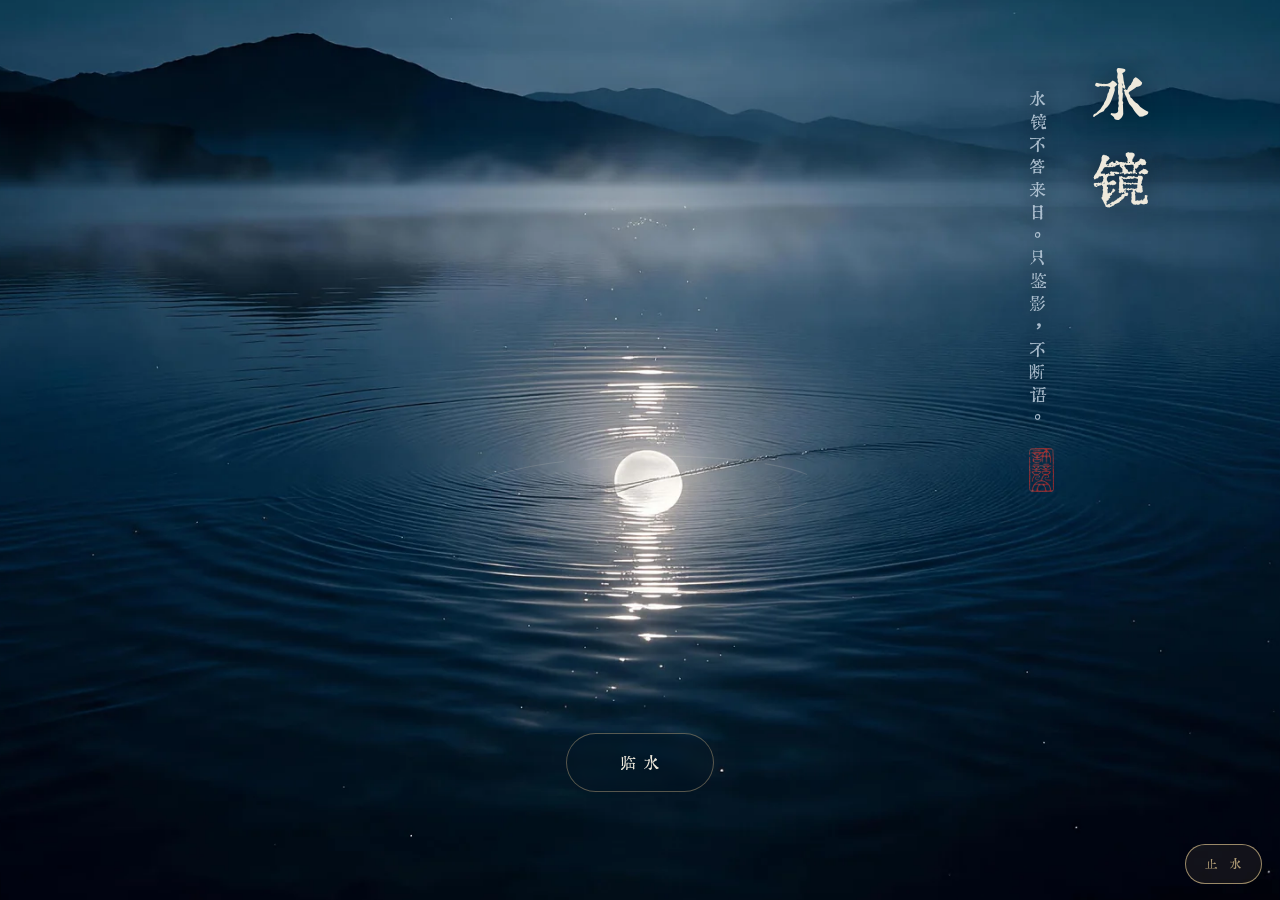
==== index.html @ 8ef84d33 "Add temporary portfolio entrypoint" ====
<!doctype html>
<html lang="zh-CN">
  <head>
    <meta charset="utf-8">
    <meta name="viewport" content="width=device-width, initial-scale=1">
    <title>许竞文 · 作品集</title>
    <meta http-equiv="refresh" content="0; url=./shuijing/index.html">
    <script>
      window.location.replace('./shuijing/index.html');
    </script>
  </head>
  <body>
    <p>正在进入作品集项目……</p>
    <p><a href="./shuijing/index.html">如果页面没有自动跳转，请点击这里。</a></p>
  </body>
</html>
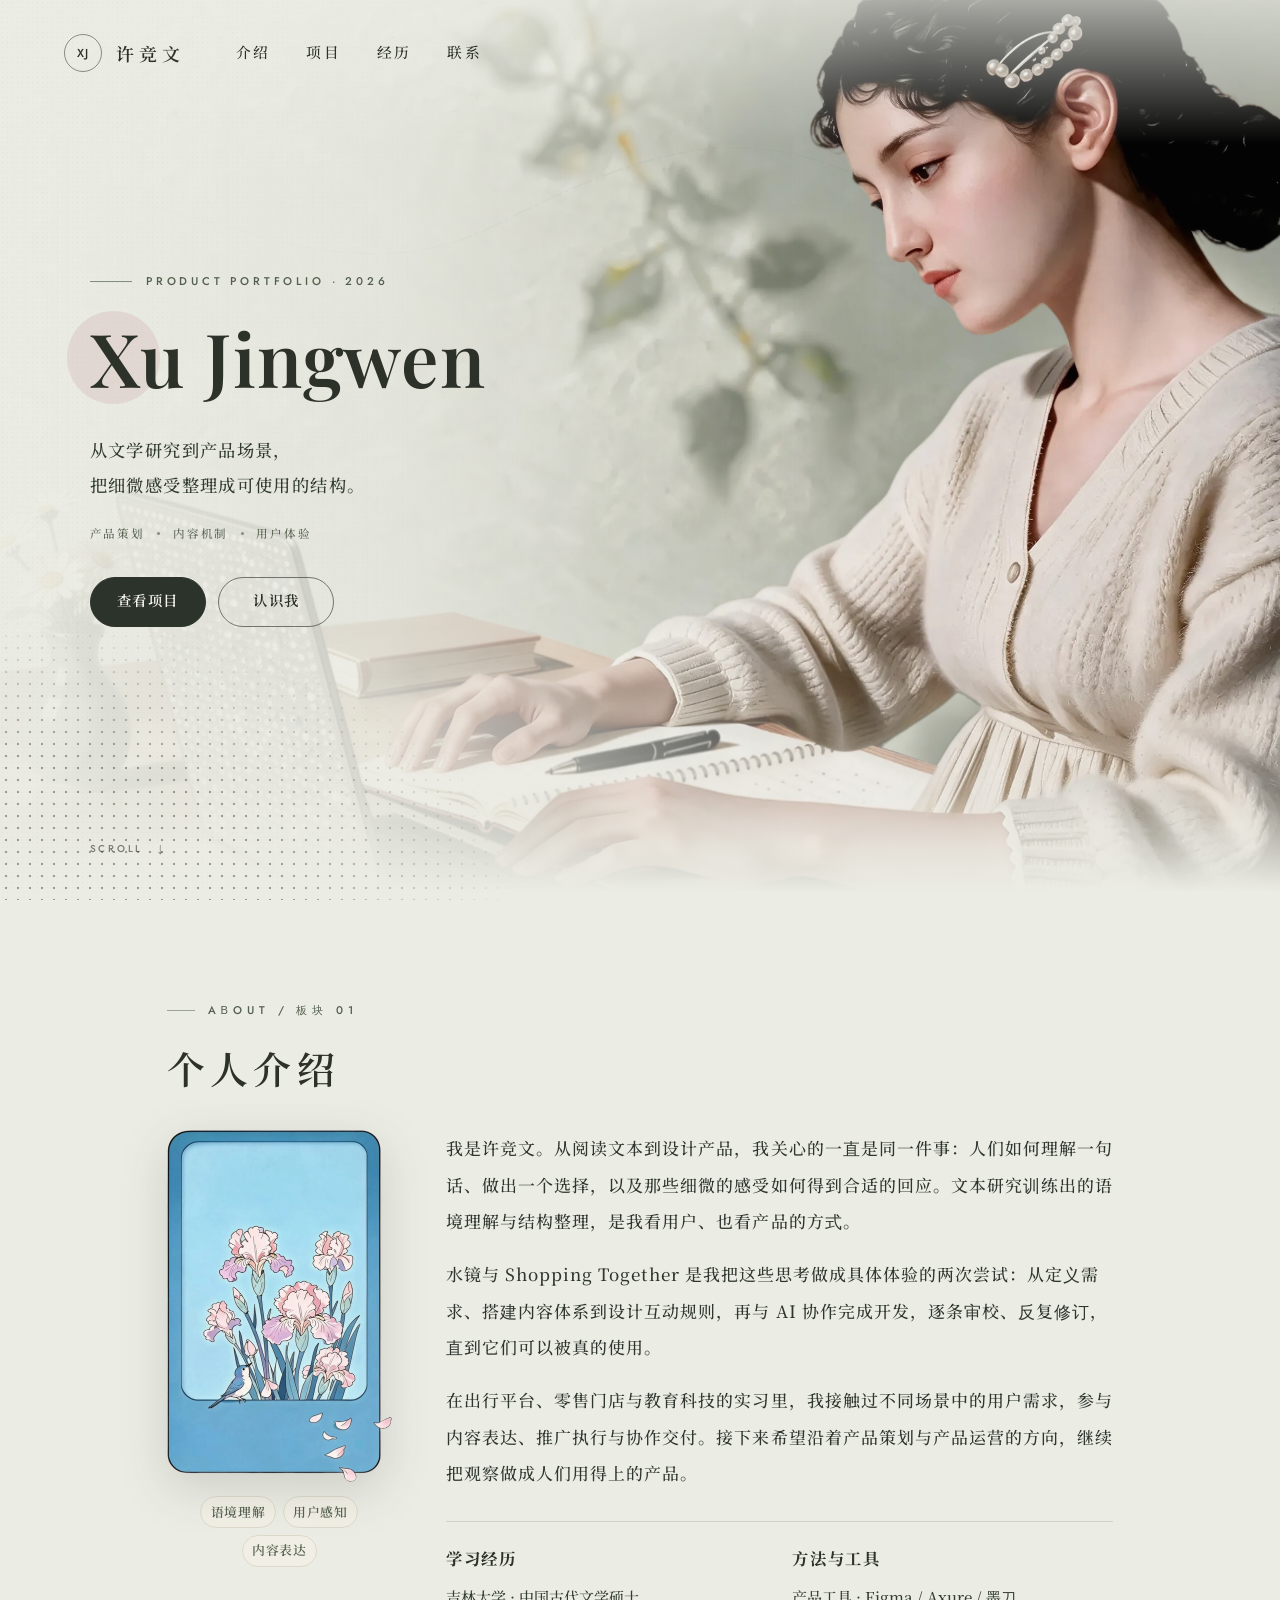
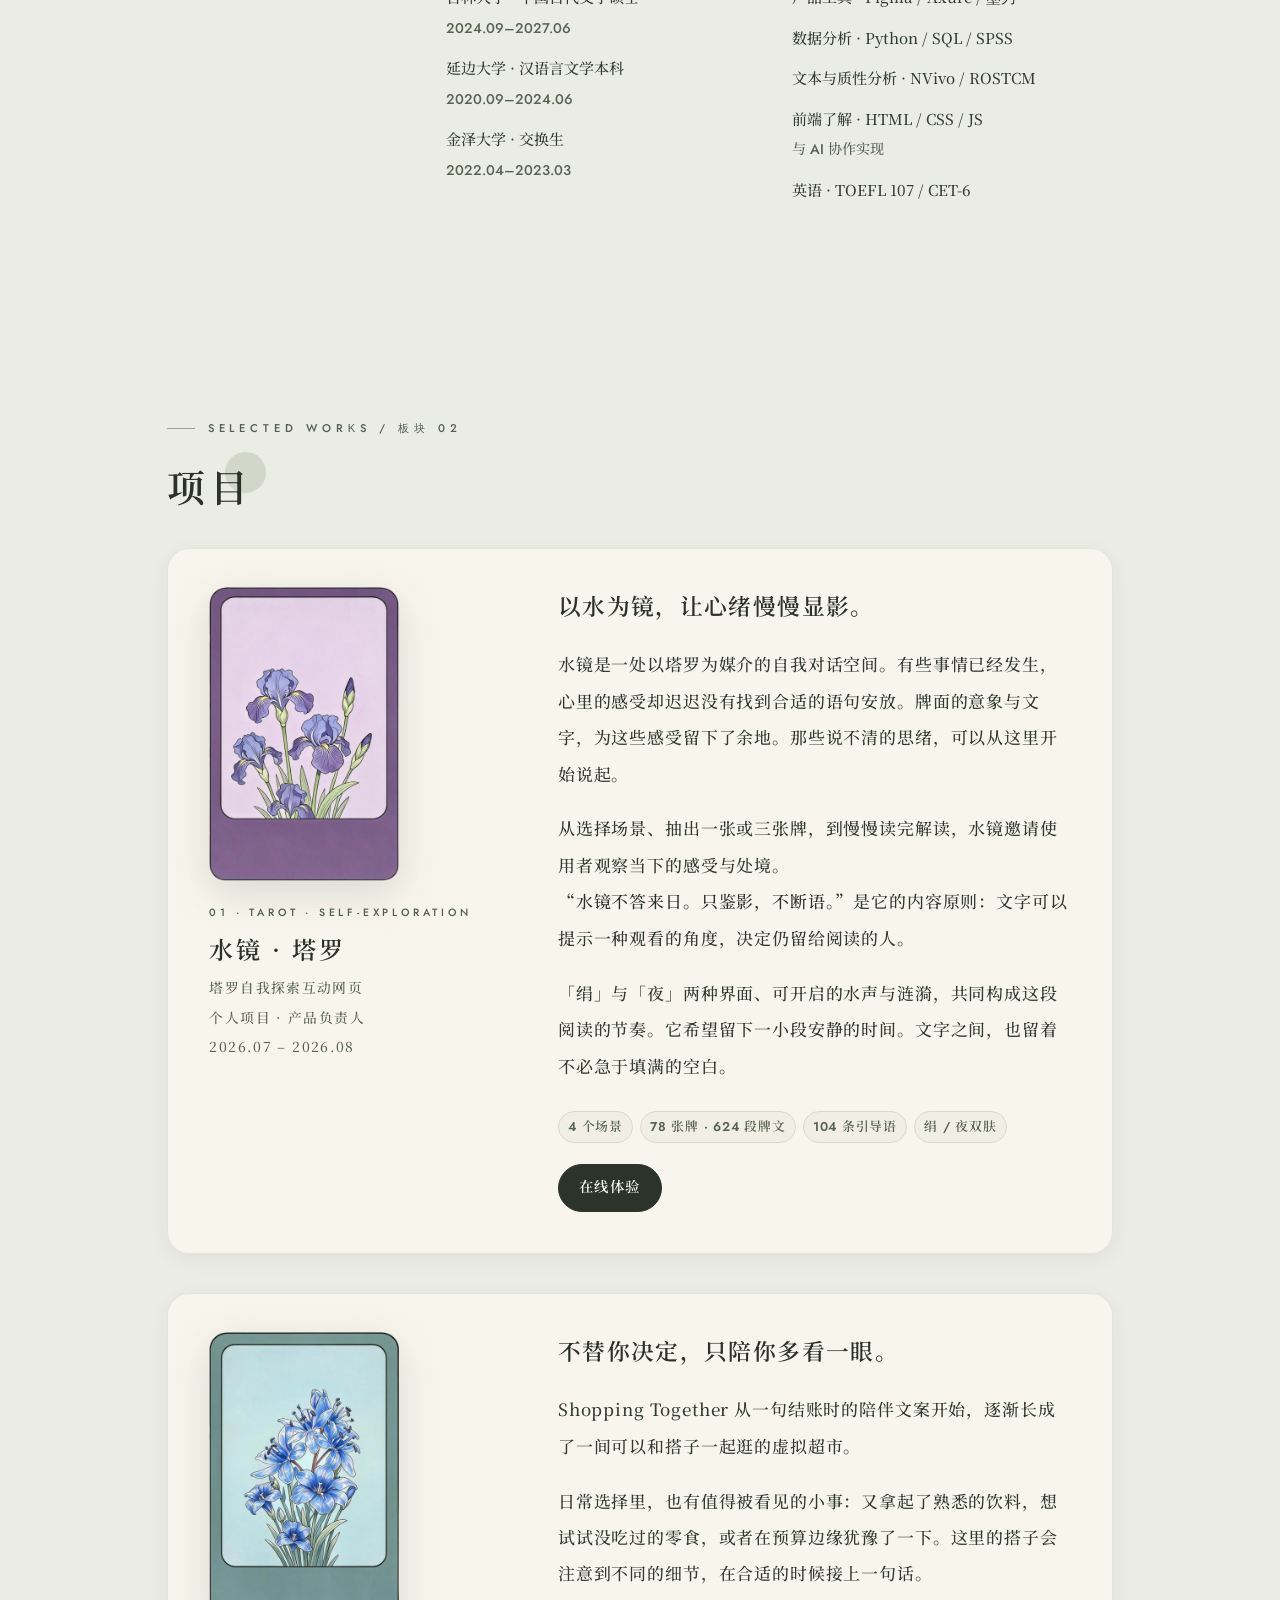
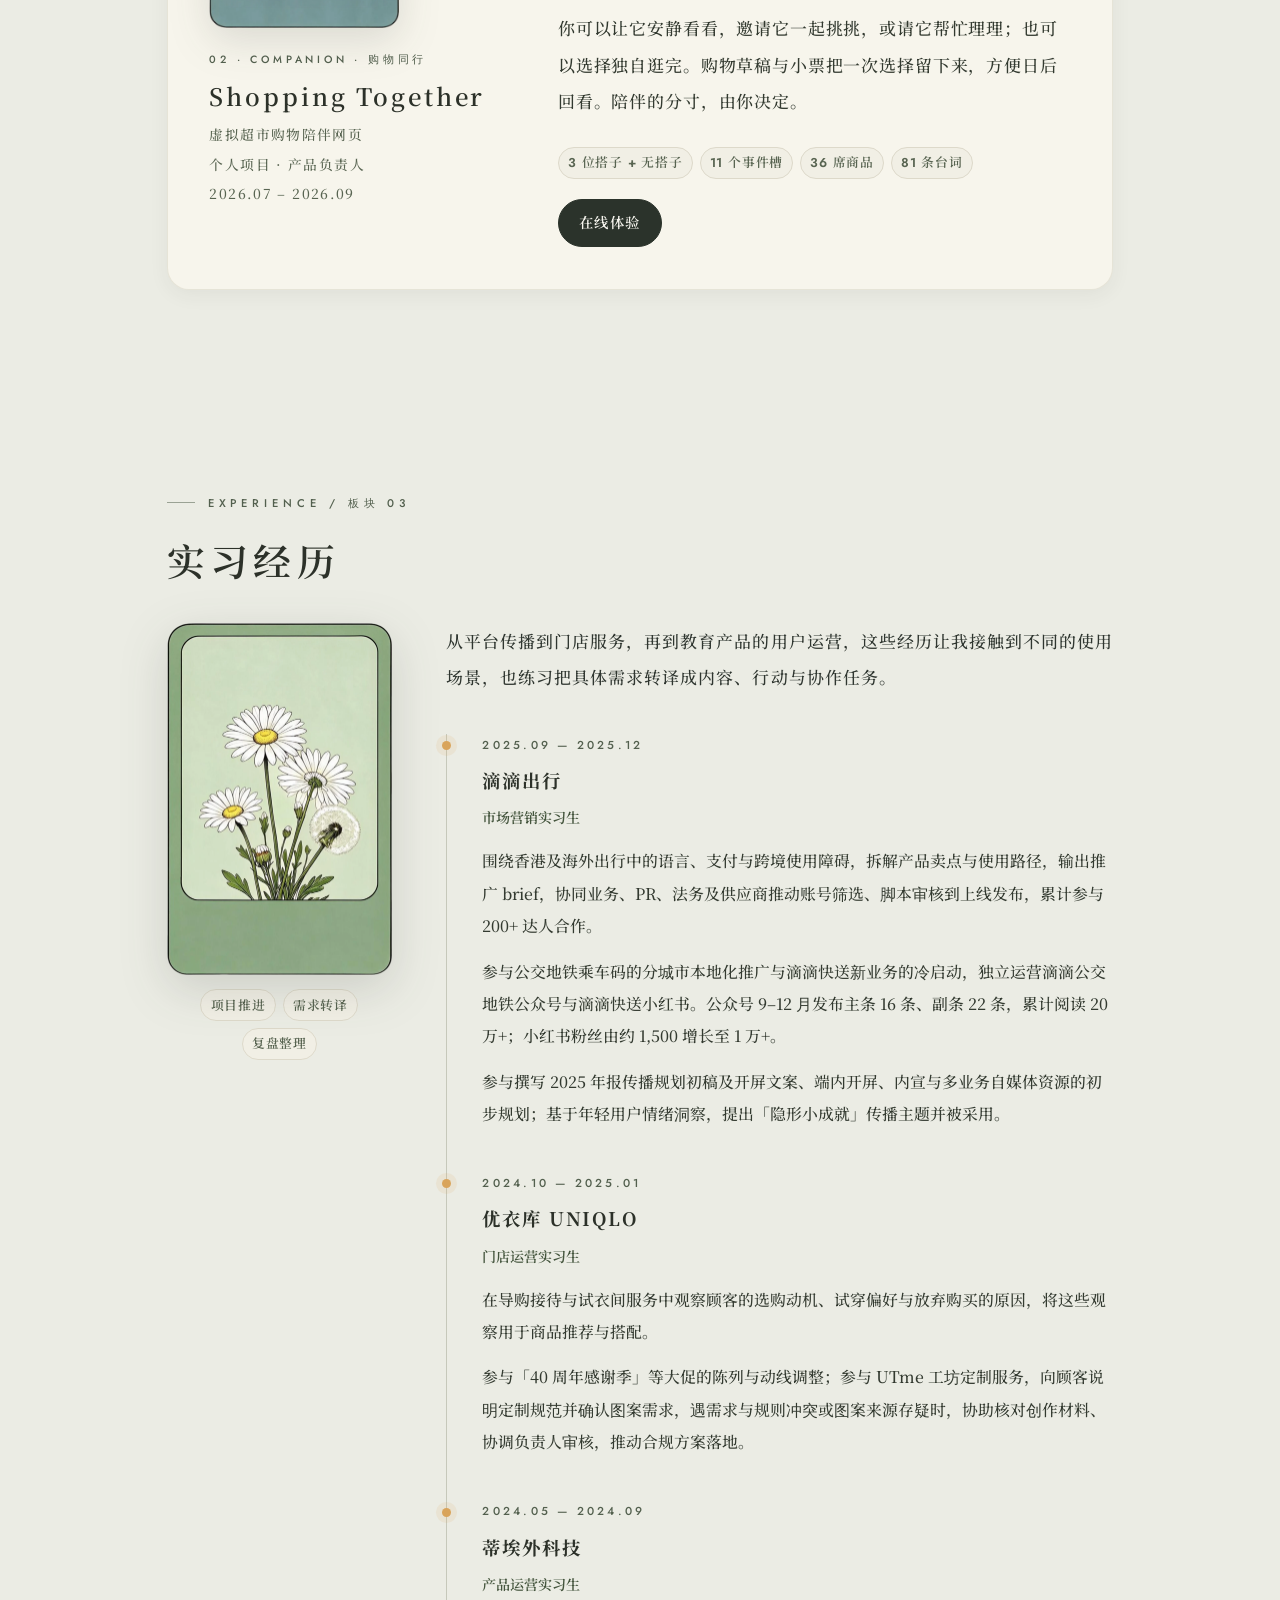
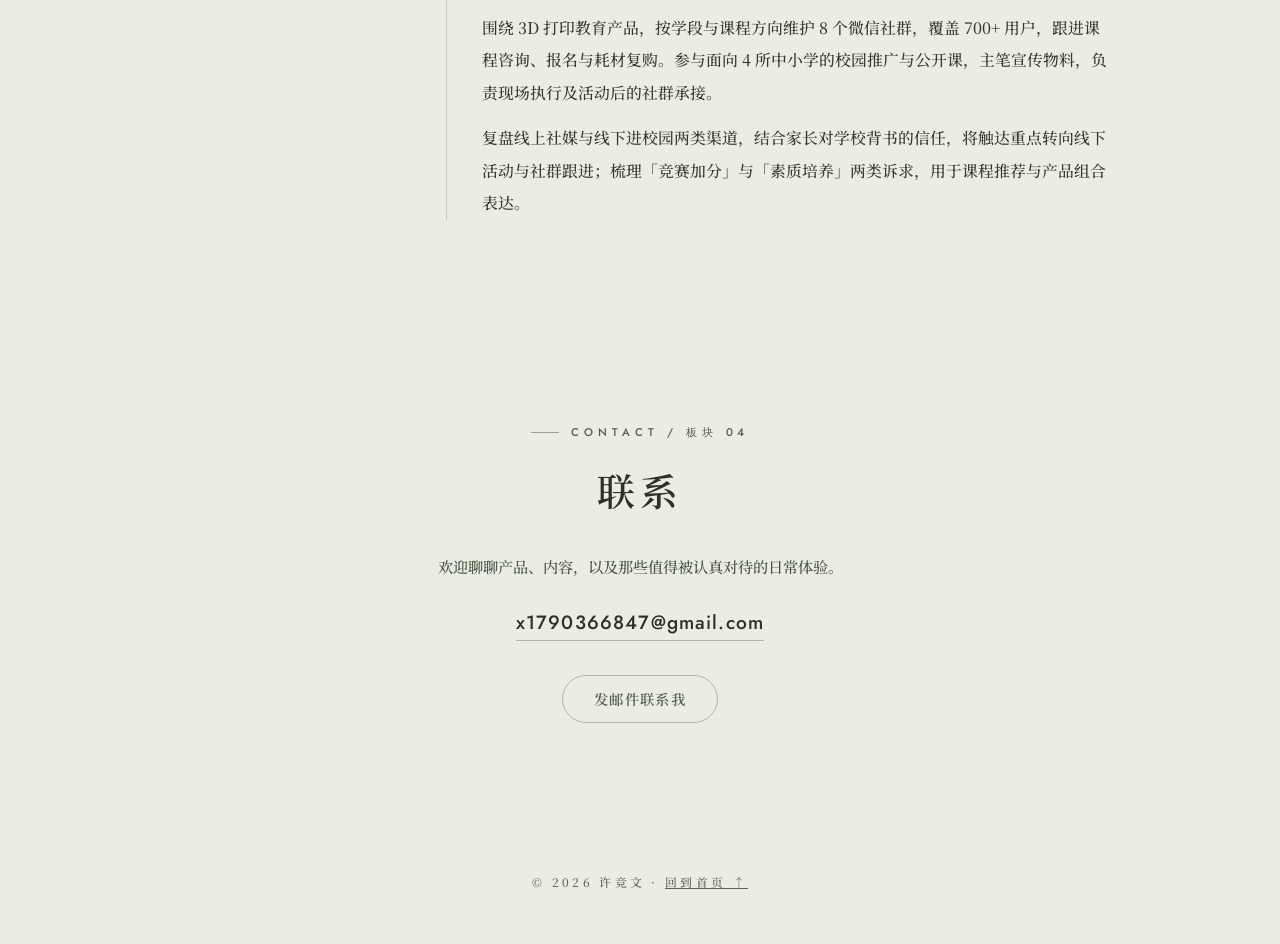
==== commit bb1e8188: "Publish portfolio homepage" ====
--- a/index.html
+++ b/index.html
@@ -1,16 +1,631 @@
-<!doctype html>
+<!DOCTYPE html>
 <html lang="zh-CN">
-  <head>
-    <meta charset="utf-8">
-    <meta name="viewport" content="width=device-width, initial-scale=1">
-    <title>许竞文 · 作品集</title>
-    <meta http-equiv="refresh" content="0; url=./shuijing/index.html">
-    <script>
-      window.location.replace('./shuijing/index.html');
-    </script>
-  </head>
-  <body>
-    <p>正在进入作品集项目……</p>
-    <p><a href="./shuijing/index.html">如果页面没有自动跳转，请点击这里。</a></p>
-  </body>
+<head>
+<meta charset="UTF-8">
+<meta name="viewport" content="width=device-width, initial-scale=1.0">
+<title>许竞文 · 产品作品集</title>
+<meta name="description" content="许竞文的产品作品集：水镜（塔罗自我探索互动网页）与 Shopping Together（虚拟超市购物陪伴网页）。">
+<style>
+@font-face{font-family:"Noto Serif SC";src:url([data-uri]) format("woff2");font-weight:100 900;font-style:normal;font-display:swap;}@font-face{font-family:"Playfair Display";src:url([data-uri]) format("woff2");font-weight:100 900;font-style:normal;font-display:swap;}@font-face{font-family:"Jost";src:url([data-uri]) format("woff2");font-weight:100 900;font-style:normal;font-display:swap;}
+
+
+
+  :root{
+    --bg:#ebece4;
+    --ink:#2c3129; --ink-soft:rgba(44,49,41,.62);
+    --line:rgba(44,49,41,.13);
+    --soft:#7c8377;
+    --card:#f7f5ec; --card-line:#ddd9ca; --chip-bg:#f1efe5;
+    --sage:#8d9a7b; --straw:#c8b985; --rose:#d3b4b2; --warm:#d9a45b;
+    --deep:#2b332b; --deep-ink:#f5f4ed;
+  }
+  *{ margin:0; padding:0; box-sizing:border-box; }
+  html{ scroll-behavior:smooth; }
+  body{
+    font-family:"Noto Serif SC","Songti SC",serif;
+    background:var(--bg); color:var(--ink); overflow-x:hidden;
+  }
+
+  /* ---------- 首屏 ---------- */
+  .hero{
+    position:relative; height:100svh; min-height:680px;
+    background:#e7e9e1; overflow:hidden; isolation:isolate;
+  }
+  .hero-media{ position:absolute; inset:0; z-index:0; }
+  .hero-media img{
+    width:100%; height:100%; display:block; object-fit:cover;
+    object-position:74% 24%;
+    filter:saturate(.94) contrast(.98);
+  }
+  /* 压光层：左侧垫文字，顶部垫导航，左下垫按钮，底部融入正文底色 */
+  .hero-wash{ position:absolute; inset:0; z-index:1; pointer-events:none; }
+  .hero-wash::before{
+    content:""; position:absolute; inset:0;
+    background:
+      linear-gradient(90deg, rgba(235,236,228,.96) 0%, rgba(235,236,228,.82) 30%,
+        rgba(235,236,228,.5) 46%, rgba(235,236,228,.16) 60%, rgba(235,236,228,0) 72%),
+      linear-gradient(180deg, rgba(235,236,228,.72) 0%, rgba(235,236,228,0) 16%),
+      linear-gradient(0deg, rgba(235,236,228,.6) 0%, rgba(235,236,228,0) 30%);
+  }
+  .hero-wash::after{
+    content:""; position:absolute; left:0; right:0; bottom:-1px; height:12vh;
+    background:linear-gradient(180deg, rgba(235,236,228,0), var(--bg) 92%);
+  }
+  .hero-grain{
+    position:absolute; inset:0; z-index:2; pointer-events:none; opacity:.14;
+    background-image:radial-gradient(rgba(34,42,35,.3) .55px,transparent .7px);
+    background-size:5px 5px;
+    mask-image:linear-gradient(90deg,#000,transparent 48%);
+    -webkit-mask-image:linear-gradient(90deg,#000,transparent 48%);
+  }
+  /* Contra 式网点：左下角一片渐隐的半调纹理 */
+  .hero-dots{
+    position:absolute; z-index:2; left:0; bottom:0; pointer-events:none;
+    width:min(46vw,560px); height:38vh; opacity:.75;
+    background-image:radial-gradient(rgba(88,98,86,.75) 1.25px, transparent 1.6px);
+    background-size:12px 12px;
+    mask-image:radial-gradient(125% 115% at 4% 98%, #000 0 36%, transparent 72%);
+    -webkit-mask-image:radial-gradient(125% 115% at 4% 98%, #000 0 36%, transparent 72%);
+  }
+
+  .hero-topbar{
+    position:absolute; z-index:5; top:0; left:0; right:0;
+    display:flex; align-items:center; justify-content:flex-start; gap:3.2rem;
+    padding:2.1rem 5vw 0;
+    animation:enter .9s cubic-bezier(.2,.7,.2,1) both .06s;
+  }
+  .hero-brand{
+    display:flex; align-items:center; gap:.9rem; color:inherit; text-decoration:none;
+    font-family:"Jost",sans-serif;
+  }
+  .hero-brand .mark{
+    width:38px; height:38px; display:grid; place-items:center;
+    border:1px solid rgba(44,49,41,.5); border-radius:50%;
+    font-size:.72rem; letter-spacing:.06em;
+  }
+  .hero-brand .brand-name{
+    font-family:"Noto Serif SC","Songti SC",serif;
+    font-size:1.12rem; font-weight:600; letter-spacing:.26em;
+  }
+  .hero-topbar nav{ display:flex; gap:2.2rem; }
+  .hero-topbar nav a{
+    color:var(--ink); text-decoration:none; position:relative;
+    font-family:"Jost","Noto Serif SC",sans-serif;
+    font-size:.92rem; letter-spacing:.18em; padding:.3rem 0;
+  }
+  .hero-topbar nav a::after{
+    content:""; position:absolute; left:0; bottom:0; width:0; height:1px;
+    background:currentColor; transition:width .3s cubic-bezier(.2,.7,.2,1);
+  }
+  .hero-topbar nav a:hover::after,.hero-topbar nav a:focus-visible::after{ width:100%; }
+
+  .hero-copy{
+    position:absolute; z-index:4; left:7vw; top:50%; width:min(46vw,640px);
+    transform:translateY(-50%);
+  }
+  .hero-kicker{
+    display:flex; align-items:center; gap:.9rem; margin-bottom:1.9rem;
+    font-family:"Jost",sans-serif; font-size:.7rem; font-weight:500;
+    letter-spacing:.34em; color:var(--soft);
+    animation:enter .9s cubic-bezier(.2,.7,.2,1) both .18s;
+  }
+  .hero-kicker::before{ content:""; width:42px; height:1px; background:#828b7f; }
+  .hero-copy h1{
+    display:flex; flex-direction:column;
+    color:var(--ink); font-weight:400; line-height:1;
+    animation:enter 1s cubic-bezier(.2,.7,.2,1) both .28s;
+  }
+  /* 名字定稿（2026-08-17 滢滢核准）：英文 Playfair 做大标题，中文身份由左上圆标承担 */
+  .hero-copy h1 .en{
+    display:block; font-family:"Playfair Display",serif; font-weight:500;
+    font-size:clamp(3.2rem,5.8vw,5.4rem); letter-spacing:.02em; line-height:1.06;
+    color:var(--ink);
+  }
+  .hero-statement{
+    margin-top:2.2rem; font-size:clamp(1rem,1.35vw,1.22rem); line-height:2;
+    letter-spacing:.08em; color:#3d4339;
+    animation:enter .9s cubic-bezier(.2,.7,.2,1) both .4s;
+  }
+  .hero-fields{
+    display:flex; align-items:center; gap:.78rem; flex-wrap:wrap; margin-top:1.4rem;
+    font-family:"Jost","Noto Serif SC",sans-serif; font-size:.72rem;
+    letter-spacing:.16em; color:var(--soft);
+    animation:enter .9s cubic-bezier(.2,.7,.2,1) both .5s;
+  }
+  .hero-fields i{ width:3px; height:3px; border-radius:50%; background:#828b7f; }
+  .hero-actions{
+    display:flex; gap:.8rem; margin-top:2.2rem;
+    animation:enter .9s cubic-bezier(.2,.7,.2,1) both .6s;
+  }
+  .hero-actions a{
+    min-width:116px; padding:.78rem 1.3rem; border:1px solid rgba(44,49,41,.62);
+    border-radius:999px; text-align:center; text-decoration:none; color:var(--ink);
+    font-family:"Jost","Noto Serif SC",sans-serif; font-size:.76rem; letter-spacing:.16em;
+    transition:transform .25s ease, background .25s ease, color .25s ease;
+  }
+  .hero-actions .primary{ background:var(--deep); border-color:var(--deep); color:var(--deep-ink); }
+  .hero-actions a:hover{ transform:translateY(-2px); }
+  .hero-actions .secondary:hover{ background:rgba(247,245,236,.6); }
+
+  .scroll-cue{
+    position:absolute; z-index:4; left:7vw; bottom:4.5vh;
+    display:flex; align-items:center; gap:.8rem; text-decoration:none;
+    color:rgba(44,49,41,.6); font-family:"Jost",sans-serif;
+    font-size:.62rem; letter-spacing:.28em;
+    animation:enter .9s ease both .76s;
+  }
+  .scroll-cue i{ font-style:normal; font-size:1rem; animation:bob 2.2s ease-in-out infinite; }
+
+  @keyframes enter{ from{ opacity:0; transform:translateY(16px); } to{ opacity:1; transform:none; } }
+  @keyframes bob{ 0%,100%{ transform:translateY(0); } 50%{ transform:translateY(5px); } }
+
+  /* ---------- 正文 ---------- */
+  main{ position:relative; z-index:5; background:var(--bg); }
+  section{ max-width:1100px; margin:0 auto; padding:8.5rem 6vw; }
+  .sec-eyebrow{
+    display:flex; align-items:center; gap:.8rem;
+    font-family:"Jost",sans-serif; font-weight:500; font-size:.7rem;
+    letter-spacing:.44em; color:var(--soft); text-transform:uppercase; margin-bottom:1.35rem;
+  }
+  .sec-eyebrow::before{ content:""; width:28px; height:1px; background:#9aa294; }
+  h2{ font-weight:600; font-size:clamp(1.85rem,4.2vmin,2.6rem); letter-spacing:.14em; margin-bottom:2.6rem; }
+  .lede{ font-size:1.02rem; line-height:2.15; letter-spacing:.06em; max-width:42em; }
+  .lede .todo{ color:var(--soft); font-size:.85em; }
+
+  .split{ display:grid; grid-template-columns:minmax(210px,290px) 1fr; gap:3.2rem; align-items:start; }
+  .sec-card{ margin:0; }
+  .sec-card img{ display:block; width:100%; height:auto;
+    filter:drop-shadow(0 14px 24px rgba(44,52,46,.16));
+    transition:transform .6s cubic-bezier(.2,.7,.2,1), filter .6s; }
+  .sec-card:hover img{ transform:translateY(-6px) rotate(-.4deg); filter:drop-shadow(0 22px 34px rgba(44,52,46,.2)); }
+  .chips{ margin-top:1.1rem; display:flex; flex-wrap:wrap; gap:.42rem; justify-content:center; }
+  .chips span{ font-family:"Jost","Noto Serif SC",sans-serif; font-size:.64rem; letter-spacing:.08em;
+    color:var(--soft); background:var(--chip-bg); border:1px solid var(--card-line);
+    border-radius:999px; padding:.34em .72em; }
+
+  .project-grid{ display:grid; grid-template-columns:repeat(2,minmax(260px,1fr)); gap:2rem; }
+  .project-card{
+    display:grid; grid-template-columns:minmax(160px,.82fr) minmax(220px,1fr); gap:1.4rem; align-items:center;
+    background:var(--card); border:1px solid rgba(221,217,202,.6); border-radius:20px; padding:1.2rem;
+    box-shadow:0 5px 20px rgba(48,55,49,.07);
+    transition:transform .35s cubic-bezier(.2,.7,.2,1), box-shadow .35s;
+  }
+  .project-card:hover{ transform:translateY(-6px); box-shadow:0 14px 30px rgba(48,55,49,.13); }
+  .project-card .cover img{ width:100%; height:auto; display:block; filter:drop-shadow(0 10px 18px rgba(44,52,46,.14)); }
+  .project-card .body{ padding:.4rem .4rem .4rem 0; }
+  .project-card .eyebrow{ font-family:"Jost",sans-serif; font-size:.66rem; letter-spacing:.36em; color:var(--soft); text-transform:uppercase; }
+  .project-card h3{ font-size:1.35rem; letter-spacing:.12em; margin:.8rem 0 .7rem; }
+  .project-card p{ font-size:.9rem; line-height:1.95; color:#5d635a; }
+  .project-card .tag{
+    display:inline-block; margin-top:1rem; font-size:.70rem; letter-spacing:.18em;
+    border:1px solid #c3c0b1; border-radius:999px; padding:.34em .9em; color:var(--soft);
+  }
+
+  .timeline{ border-left:1px solid #c6c8ba; padding-left:2.2rem; margin-top:2.4rem; }
+  .titem{ position:relative; padding-bottom:3rem; }
+  .titem::before{ content:""; position:absolute; left:calc(-2.2rem - 5px); top:.45em;
+    width:9px; height:9px; border-radius:50%; background:var(--warm); box-shadow:0 0 0 6px rgba(217,164,91,.12); }
+  .titem .when{ font-family:"Jost",sans-serif; font-size:.72rem; letter-spacing:.28em; color:var(--soft); }
+  .titem h3{ font-size:1.15rem; letter-spacing:.1em; margin:.6rem 0 .7rem; }
+  .titem p{ font-size:.9rem; line-height:2; color:#5d635a; max-width:39em; }
+  .titem a{ color:#46564e; font-size:.82rem; letter-spacing:.1em; }
+
+  .contact{ text-align:center; }
+  .contact .mail{ font-family:"Jost",sans-serif; font-size:1.2rem; letter-spacing:.14em; color:var(--ink);
+    text-decoration:none; border-bottom:1px solid #b2b4a5; padding-bottom:.2em; }
+  .contact .resume{ display:inline-block; margin-top:2.4rem; font-size:.85rem; letter-spacing:.28em;
+    border:1px solid #b2b4a5; border-radius:99px; padding:.8em 2.1em; color:var(--soft);
+    text-decoration:none; transition:all .3s; }
+  .contact .resume:hover{ color:var(--ink); border-color:var(--ink); }
+  footer{ text-align:center; padding:3rem 0 3.4rem; font-size:.74rem; letter-spacing:.28em; color:var(--soft); }
+  footer a{ color:inherit; }
+
+  /* ---------- v12.2 首屏图层 ---------- */
+  .hero-media img{ position:absolute; inset:0; }
+  .hero-media .layer-wall{ z-index:-1; translate:var(--wx,0) var(--wy,0); scale:1.015; transition:translate .7s cubic-bezier(.2,.7,.2,1); }
+  .hero-media .layer-objects{ z-index:1; translate:var(--ox,0) var(--oy,0); transition:translate .55s cubic-bezier(.2,.7,.2,1); }
+  .hero-media .layer-person{ z-index:2; translate:var(--px,0) var(--py,0); transition:translate .45s cubic-bezier(.2,.7,.2,1);
+    transform-origin:62% 70%; animation:breathe 22s ease-in-out infinite alternate; }
+  @keyframes breathe{ from{ scale:1; } to{ scale:1.012; } }
+  .hero-media .layer-mobile{ display:none; }
+
+  /* ---------- 环境层（借 ST 装饰语言，PORT-VIS-001；按 v11 底色重调） ----------
+     线走细、点走淡，钉在正文之后；首屏为人物大图，环境层只在滚过首屏后从内容缝里露出 */
+  main{ background:transparent; }
+  /* 细线钉在首屏图层容器里：fixed 定位跟视口走，但画在人物与物品之下、墙之上；滚过首屏后在正文之后露出 */
+  .ambient-line{
+    position:fixed; left:0; right:0; top:6rem; z-index:0; pointer-events:none;
+    width:100%; height:min(60vw,720px); overflow:visible; opacity:.3;
+    animation:line-sway 18s ease-in-out infinite alternate;
+  }
+  .ambient-line path{
+    fill:none; stroke:var(--sage); stroke-width:1.4; stroke-linecap:round;
+    stroke-dasharray:2 6 20 5; vector-effect:non-scaling-stroke;
+    animation:line-drift 7s linear infinite;
+  }
+  @keyframes line-drift{ to{ stroke-dashoffset:-66; } }
+  @keyframes line-sway{ from{ transform:translate3d(-1.6%,0,0); } to{ transform:translate3d(1.6%,1.2%,0); } }
+  .ambient-dots{
+    position:fixed; z-index:1; pointer-events:none; right:2.2rem; bottom:3.4rem;
+    width:16rem; height:13rem; opacity:.16;
+    background-image:radial-gradient(circle, var(--soft) 1.1px, transparent 1.4px);
+    background-size:18px 18px;
+    mask-image:radial-gradient(circle at center, #000, transparent 72%);
+    -webkit-mask-image:radial-gradient(circle at center, #000, transparent 72%);
+  }
+  /* 半透明圆点两处：首屏大标题首字肩后（v11 的 rose）、项目板块标题右肩（sage） */
+  .hero-copy h1{ position:relative; z-index:0; }
+  .hero-copy h1::before{
+    content:""; position:absolute; z-index:-1; left:-.3em; bottom:-.08em;
+    width:1.25em; height:1.25em; border-radius:50%;
+    background:var(--rose); opacity:.34; pointer-events:none;
+    font-size:clamp(3.2rem,5.8vw,5.4rem);
+  }
+  #works h2{ position:relative; display:inline-block; z-index:0; }
+  #works h2::before{
+    content:""; position:absolute; z-index:-1; right:-.34em; top:-.16em;
+    width:1.1em; height:1.1em; border-radius:50%;
+    background:var(--sage); opacity:.26; pointer-events:none;
+  }
+
+  /* ---------- 项目详情区 ---------- */
+  .project-card .more{ display:inline-block; margin:1rem 0 0 .7rem; font-size:.72rem; letter-spacing:.14em; color:#46564e; text-decoration:none; }
+  .project-card .more:hover{ text-decoration:underline; }
+  .project-details{ margin-top:4.6rem; display:grid; gap:2.4rem; }
+  .pdetail{
+    display:grid; grid-template-columns:minmax(220px,.62fr) 1fr; gap:3rem; align-items:start;
+    background:var(--card); border:1px solid rgba(221,217,202,.6); border-radius:22px;
+    padding:2.4rem 2.6rem; box-shadow:0 5px 20px rgba(48,55,49,.06);
+    scroll-margin-top:2rem;
+  }
+  .pdetail .eyebrow{ font-family:"Jost",sans-serif; font-size:.66rem; letter-spacing:.36em; color:var(--soft); text-transform:uppercase; }
+  .pdetail h3{ font-size:1.32rem; letter-spacing:.06em; line-height:1.7; margin:.9rem 0 1.4rem; color:var(--ink); font-weight:600; }
+  .pdetail .meta{ font-size:.8rem; letter-spacing:.1em; color:var(--soft); line-height:1.9; }
+  .pdetail .overview{ margin-top:1.3rem; display:flex; flex-wrap:wrap; gap:.42rem; }
+  .pdetail .overview span{ font-family:"Jost","Noto Serif SC",sans-serif; font-size:.64rem; letter-spacing:.08em;
+    color:var(--soft); background:var(--chip-bg); border:1px solid var(--card-line); border-radius:999px; padding:.34em .72em; }
+  .pdetail .overview .pending{ border-style:dashed; }
+  .pdetail .actions{ margin-top:1.7rem; display:flex; gap:.7rem; flex-wrap:wrap; }
+  .pdetail .actions a{
+    display:inline-block; padding:.72rem 1.25rem; border:1px solid rgba(44,49,41,.62); border-radius:999px;
+    text-decoration:none; color:var(--ink); font-family:"Jost","Noto Serif SC",sans-serif; font-size:.74rem; letter-spacing:.16em;
+    transition:transform .25s ease, background .25s ease;
+  }
+  .pdetail .actions a.primary{ background:var(--deep); border-color:var(--deep); color:var(--deep-ink); }
+  .pdetail .actions a:hover{ transform:translateY(-2px); }
+  .pdetail .prose p{ font-size:.95rem; line-height:2.1; letter-spacing:.05em; color:#4a5047; }
+  .pdetail .prose p + p{ margin-top:1.1rem; }
+  .pdetail .prose .principle{ color:var(--ink); }
+
+  /* ---------- 响应式 ---------- */
+  @media (max-width:1100px){
+    .hero-copy{ width:min(52vw,640px); }
+  }
+  @media (max-width:900px){
+    .hero-media img{ object-position:70% 20%; }
+    .hero-copy h1 .cn{ font-size:clamp(3.8rem,8.6vw,5.4rem); }
+    .hero-topbar nav{ gap:1.3rem; }
+  }
+  @media (max-width:860px){
+    .project-grid{ grid-template-columns:1fr; }
+    .split{ grid-template-columns:1fr; gap:2rem; }
+    .sec-card{ max-width:250px; margin:0 auto; }
+    .project-card{ grid-template-columns:1fr; }
+    .project-card .cover{ max-width:280px; margin:0 auto; }
+    .project-card .body{ padding:.2rem .4rem 1rem; }
+    .pdetail{ grid-template-columns:1fr; gap:1.6rem; padding:1.8rem 1.5rem; }
+    .ambient-dots{ right:1rem; bottom:1.6rem; width:11rem; height:9rem; opacity:.13; }
+  }
+  @media (max-width:640px){
+    .hero{ min-height:700px; background:#e8ebe3; }
+    .hero-media{ top:auto; bottom:0; height:58%;
+      mask-image:linear-gradient(180deg,transparent 0,#000 14%);
+      -webkit-mask-image:linear-gradient(180deg,transparent 0,#000 14%); }
+    /* 手机端：墙层铺满整个首屏当底（字压在墙上），竖版整图（滢滢 9-09 即梦改的"微笑"版，同墙同桌）从下方 62% 处带长渐隐长出来 */
+    .hero-media{ top:0; bottom:0; height:auto; mask-image:none; -webkit-mask-image:none; }
+    .hero-media img{ object-fit:cover; object-position:66% 12%; }
+    .hero-media .layer-objects,.hero-media .layer-person{ display:none; }
+    .hero-media .layer-wall{ display:block; object-position:12% 0%; scale:1; translate:0 0; }
+    .hero-media .layer-mobile{ display:block; top:auto; bottom:0; height:62%; object-position:50% 30%;
+      mask-image:linear-gradient(180deg,transparent 0,rgba(0,0,0,.35) 22%,#000 46%);
+      -webkit-mask-image:linear-gradient(180deg,transparent 0,rgba(0,0,0,.35) 22%,#000 46%); }
+    .hero-wash::before{
+      background:linear-gradient(180deg, rgba(235,236,228,.98) 0%, rgba(235,236,228,.95) 42%,
+        rgba(235,236,228,.3) 58%, rgba(235,236,228,0) 74%);
+    }
+    .hero-grain{ opacity:.1; mask-image:linear-gradient(#000,transparent 55%);
+      -webkit-mask-image:linear-gradient(#000,transparent 55%); }
+    .hero-topbar{ padding:1.15rem 5.5vw 0; }
+    .hero-brand .mark{ width:30px; height:30px; font-size:.6rem; }
+    .hero-brand .brand-name{ font-size:.95rem; letter-spacing:.2em; }
+    .hero-topbar nav{ gap:1.05rem; }
+    .hero-topbar nav a{ font-size:.66rem; letter-spacing:.12em; }
+    .hero-copy{ left:7vw; right:7vw; top:15.5vh; width:auto; transform:none; }
+    .hero-kicker{ margin-bottom:1.3rem; font-size:.61rem; letter-spacing:.22em; }
+    .hero-kicker::before{ width:28px; }
+    .hero-copy h1 .en{ font-size:clamp(2.5rem,10.5vw,3.4rem); }
+    .hero-statement{ margin-top:1.4rem; font-size:.92rem; line-height:1.85; letter-spacing:.05em; }
+    .hero-fields{ margin-top:1rem; gap:.55rem; font-size:.62rem; letter-spacing:.1em; }
+    .hero-actions{ margin-top:1.4rem; gap:.65rem; }
+    .hero-actions a{ min-width:102px; padding:.68rem .85rem; font-size:.68rem; }
+    .scroll-cue{ display:none; }
+    section{ padding:5.5rem 7vw; }
+  }
+  @media (prefers-reduced-motion:reduce){
+    html{ scroll-behavior:auto; }
+    .hero-topbar,.hero-kicker,.hero-copy h1,.hero-statement,.hero-fields,.hero-actions,.scroll-cue{ animation:none; }
+    .scroll-cue i{ animation:none; }
+    .ambient-line,.ambient-line path{ animation:none; }
+    .hero-media .layer-person{ animation:none; }
+  }
+
+/* v12.3 candidate: user-confirmed copy + smile image; stronger typography. */
+:root{--soft:#586451;--ink-soft:rgba(44,49,41,.82)}
+body{font-weight:500}
+.hero-copy h1 .en{font-weight:600}
+.hero-statement{font-weight:500;color:#303b2d}
+.hero-topbar nav a,.hero-fields,.hero-actions a,.chips span,.project-card .tag,.pdetail .meta,.pdetail .overview span,.pdetail .actions a,.contact .resume{font-weight:500}
+.hero-kicker,.sec-eyebrow,.project-card .eyebrow,.pdetail .eyebrow,.titem .when{color:#53604e}
+.project-card p,.titem p,.pdetail .prose p{color:#3e4939}
+.project-card{grid-template-columns:minmax(0,.8fr) minmax(0,1fr)}
+.project-card h3{overflow-wrap:anywhere;line-height:1.5}
+.pdetail h3 .title-phrase{display:inline-block;white-space:nowrap}
+.project-card .tag{font-size:.75rem;letter-spacing:.08em}
+.chips span,.pdetail .overview span{font-size:.74rem;line-height:1.65}
+.pdetail .meta{font-size:.86rem}
+.lede+.lede{margin-top:1.05rem}
+.about-facts{display:grid;grid-template-columns:1fr 1fr;gap:1.6rem;margin-top:2rem;padding-top:1.5rem;border-top:1px solid var(--line)}
+.about-facts h3{font-size:1rem;margin-bottom:.8rem;letter-spacing:.1em}
+.about-facts p{font-size:.84rem;line-height:1.9;margin-bottom:.75rem;color:#47543f}
+.about-facts span{font-family:'Jost','Noto Serif SC',serif;color:var(--soft);font-size:.8rem}
+.titem .role{font-weight:600;color:#44553d;font-size:.82rem;line-height:1.9;margin-bottom:.9rem}
+.titem p+p{margin-top:.8rem}.titem .when{margin-top:0}
+.titem:last-child{padding-bottom:0}
+.contact-note{font-size:.95rem;line-height:2;max-width:30em;margin:0 auto 1.6rem;color:#47543f}
+.contact .mail{overflow-wrap:anywhere;letter-spacing:.06em}
+a:focus-visible{outline:2px solid #53684b;outline-offset:5px}
+@media(max-width:860px){.project-card{grid-template-columns:1fr}}
+@media(max-width:640px){.hero-topbar nav a{font-size:.72rem}.hero-fields{font-size:.7rem;letter-spacing:.07em}.hero-actions a{font-size:.75rem}.project-card p,.titem p{font-size:.94rem}.pdetail .prose p{font-size:1rem}.about-facts{grid-template-columns:1fr;gap:.65rem}.contact .mail{font-size:1.02rem}.hero-copy{top:15vh}}
+
+
+/* v12.4: role on its own line; readable actions and informational pills. */
+.pdetail .meta-type,.pdetail .meta-role,.pdetail .meta-date{display:block}
+.pdetail .meta-role{white-space:nowrap;margin-top:.2rem}
+.pdetail .meta-date{margin-top:.2rem}
+.hero-actions a,.pdetail .actions a,.contact .resume{font-size:.9rem;font-weight:600;letter-spacing:.1em;line-height:1.6}
+.hero-actions a,.pdetail .actions a{min-height:44px;display:inline-flex;align-items:center;justify-content:center}
+.hero-actions a{min-width:116px}
+.chips span,.pdetail .overview span,.project-card .tag{font-size:.8rem;font-weight:600;letter-spacing:.06em}
+.project-card .more{font-size:.82rem;font-weight:600}
+@media(max-width:640px){.hero-actions a,.pdetail .actions a,.contact .resume{font-size:.875rem;font-weight:600}.hero-actions a{padding:.72rem .95rem}.pdetail .meta{font-size:.86rem}}
+
+
+/* v12.7: intro rewrite; project cards merged into detail panels; tighter sections; smaller side cards; larger facts. */
+section{padding:6.4rem 6vw}
+h2{margin-bottom:2.2rem}
+.split{grid-template-columns:minmax(170px,225px) 1fr;gap:3.4rem}
+.chips{margin-top:.9rem}
+.about-facts{margin-top:1.8rem}
+.about-facts p{font-size:.94rem;line-height:1.95;margin-bottom:.7rem}
+.about-facts span{font-size:.88rem}
+.about-facts h3{font-size:1.02rem}
+.project-details{margin-top:0}
+.pdetail{grid-template-columns:minmax(220px,.58fr) 1fr;gap:3.2rem;padding:2.4rem 2.6rem 2.6rem}
+.pdetail .cover{max-width:190px;margin:0 0 1.5rem}
+.pdetail .cover img{display:block;width:100%;height:auto;filter:drop-shadow(0 12px 20px rgba(44,52,46,.14));transition:transform .6s cubic-bezier(.2,.7,.2,1)}
+.pdetail:hover .cover img{transform:translateY(-5px) rotate(-.4deg)}
+.pdetail .pname{font-size:1.5rem;letter-spacing:.12em;line-height:1.5;margin:.7rem 0 .45rem;color:var(--ink);font-weight:600;overflow-wrap:anywhere}
+.pdetail .tagline{font-size:1.02rem;line-height:1.8;letter-spacing:.04em;color:#3e4939;margin:0 0 1.2rem}
+.pdetail .tagline .title-phrase{display:inline-block;white-space:nowrap}
+.titem{padding-bottom:2.6rem}
+@media(max-width:860px){.split{grid-template-columns:1fr;gap:1.8rem}.sec-card{max-width:210px}.pdetail{grid-template-columns:1fr;gap:1.6rem}.pdetail .cover{max-width:170px}}
+@media(max-width:640px){section{padding:4.6rem 7vw}.about-facts p{font-size:.92rem}}
+
+/* v12.8: tagline leads the prose column; larger prose and timeline text; final flower cards. */
+.pdetail .prose .prose-lead{font-size:1.42rem;font-weight:600;letter-spacing:.06em;line-height:1.65;color:var(--ink);margin:0 0 1.35rem}
+.pdetail .prose p{font-size:1.06rem;line-height:2.15}
+.pdetail .prose p+p{margin-top:1.15rem}
+.pdetail{align-items:start}
+.titem p{font-size:.99rem;line-height:2.05;max-width:40em}
+.titem .role{font-size:.88rem}
+@media(max-width:640px){.pdetail .prose .prose-lead{font-size:1.22rem}.pdetail .prose p{font-size:1.02rem}.titem p{font-size:.96rem}}
+
+/* v12.9: mobile mini cards left + text right; overview & CTA moved under prose; darker body text. */
+.lede{color:#2f3630;font-size:1.06rem}
+.about-facts p{color:#333d30}
+.titem p{color:#333a30}
+.pdetail .prose p{color:#333a30}
+.pdetail .prose .overview{margin-top:1.7rem}
+.pdetail .prose .actions{margin-top:1.3rem}
+@media(max-width:640px){
+  .split{gap:1.2rem}
+  .sec-card{max-width:none;margin:0;display:grid;grid-template-columns:104px 1fr;column-gap:1rem;align-items:center}
+  .sec-card img{width:104px}
+  .chips{margin-top:0;justify-content:flex-start}
+  .pdetail{padding:1.6rem 1.3rem 1.8rem;gap:1.3rem}
+  .pdetail .side{display:grid;grid-template-columns:104px 1fr;column-gap:1rem;align-items:center}
+  .pdetail .cover{max-width:104px;margin:0;grid-row:1/4}
+  .pdetail .eyebrow{font-size:.6rem;letter-spacing:.24em}
+  .pdetail .pname{font-size:1.25rem;margin:.35rem 0 .3rem}
+  .pdetail .meta{font-size:.8rem;line-height:1.7}
+  .pdetail .meta-role{white-space:normal}
+  .pdetail .prose .prose-lead{margin-top:.2rem}
+}
+</style>
+</head>
+<body>
+
+<div class="ambient-dots" aria-hidden="true"></div>
+
+<div class="hero" id="top">
+  <div class="hero-media" aria-hidden="true">
+    <svg class="ambient-line" viewBox="0 0 1440 900" aria-hidden="true" preserveAspectRatio="none">
+      <path d="M-80 150 C 150 30, 330 290, 560 160 S 900 20, 1120 210 S 1360 380, 1540 120" />
+    </svg>
+    <img class="layer-wall" src="[data-uri]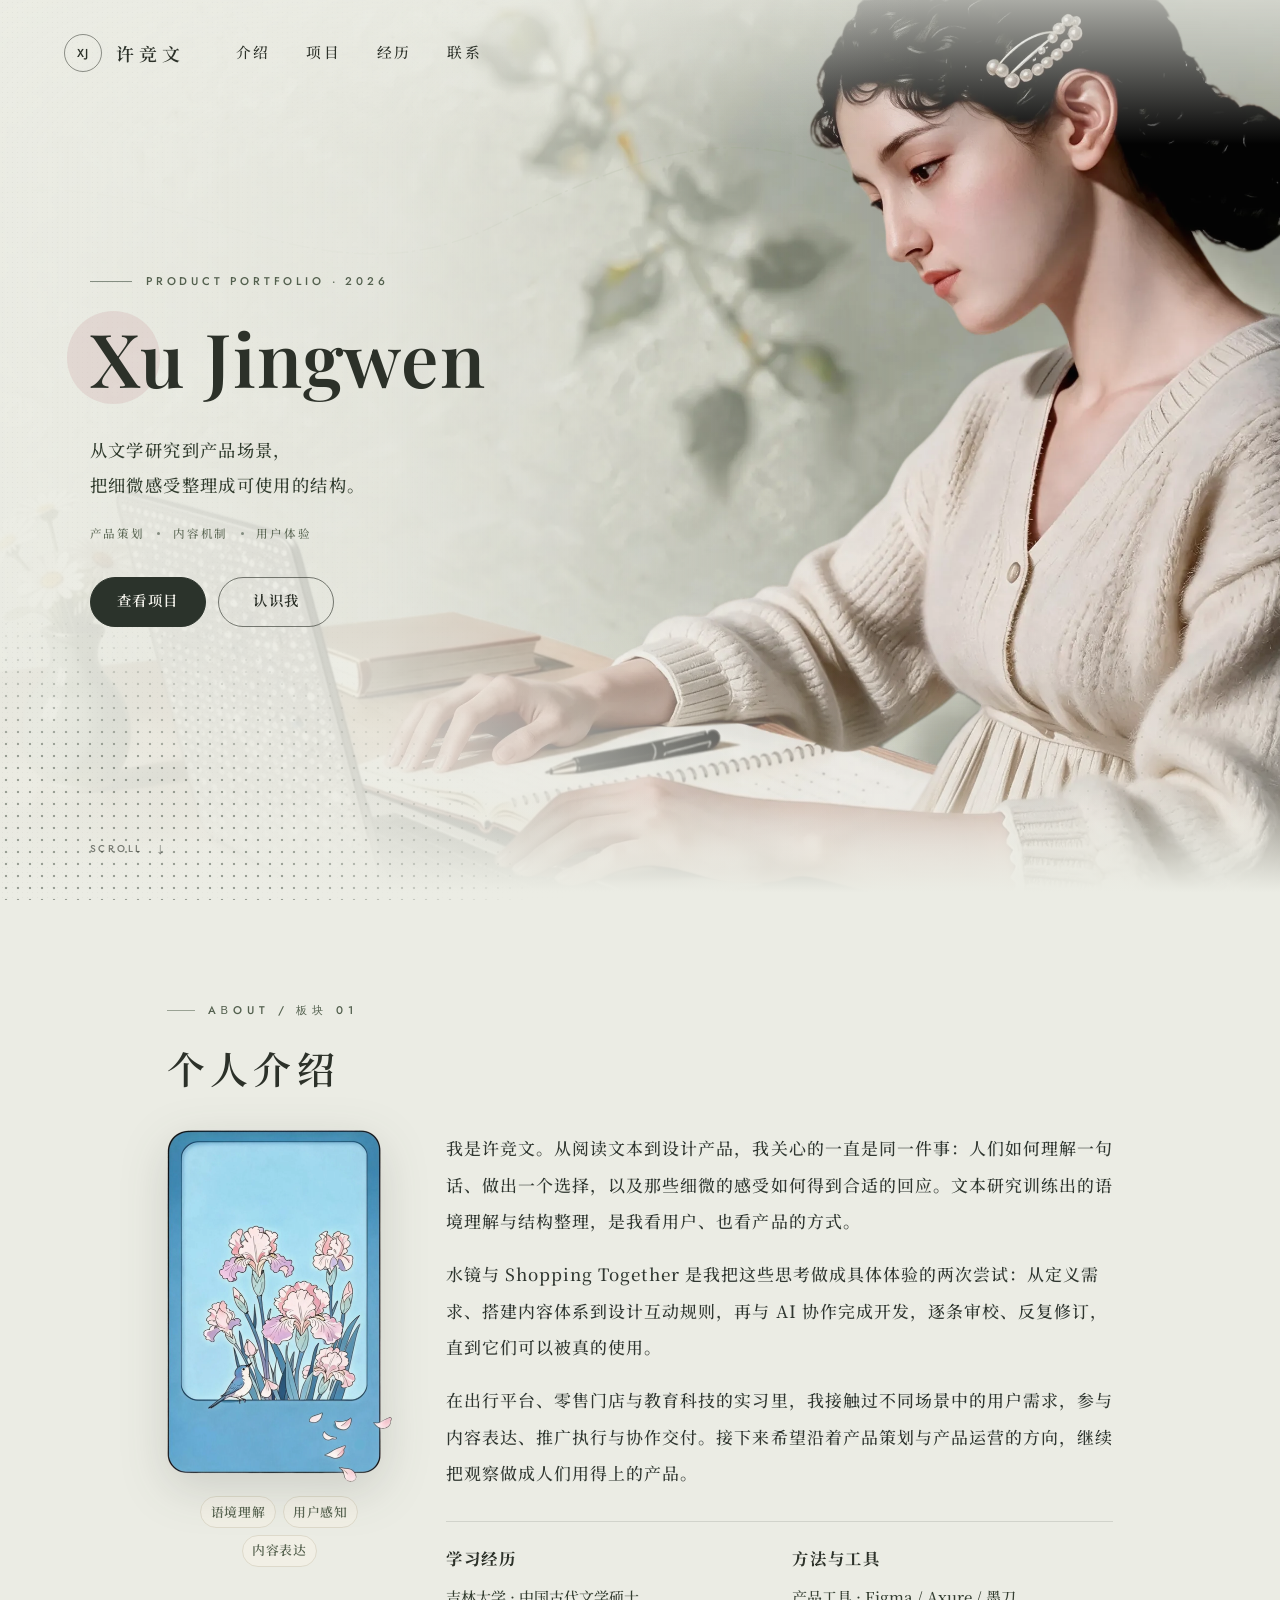
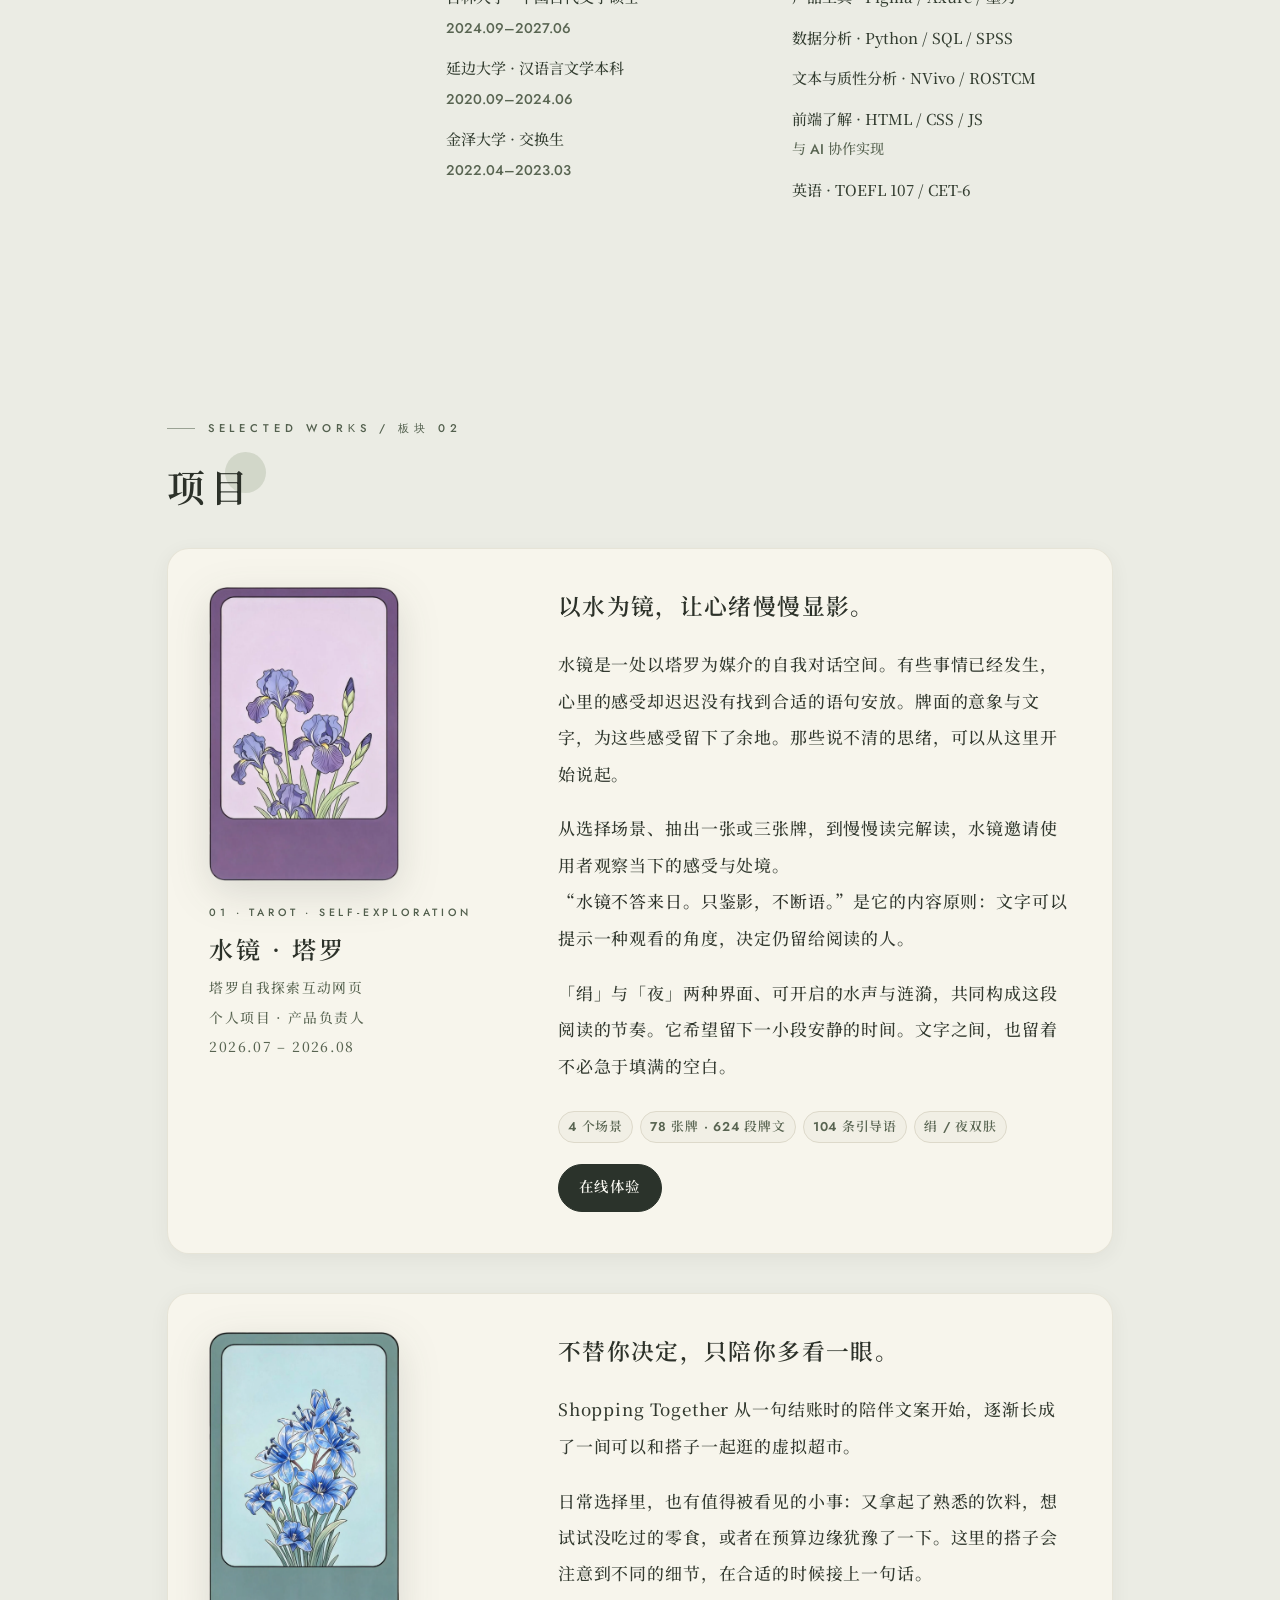
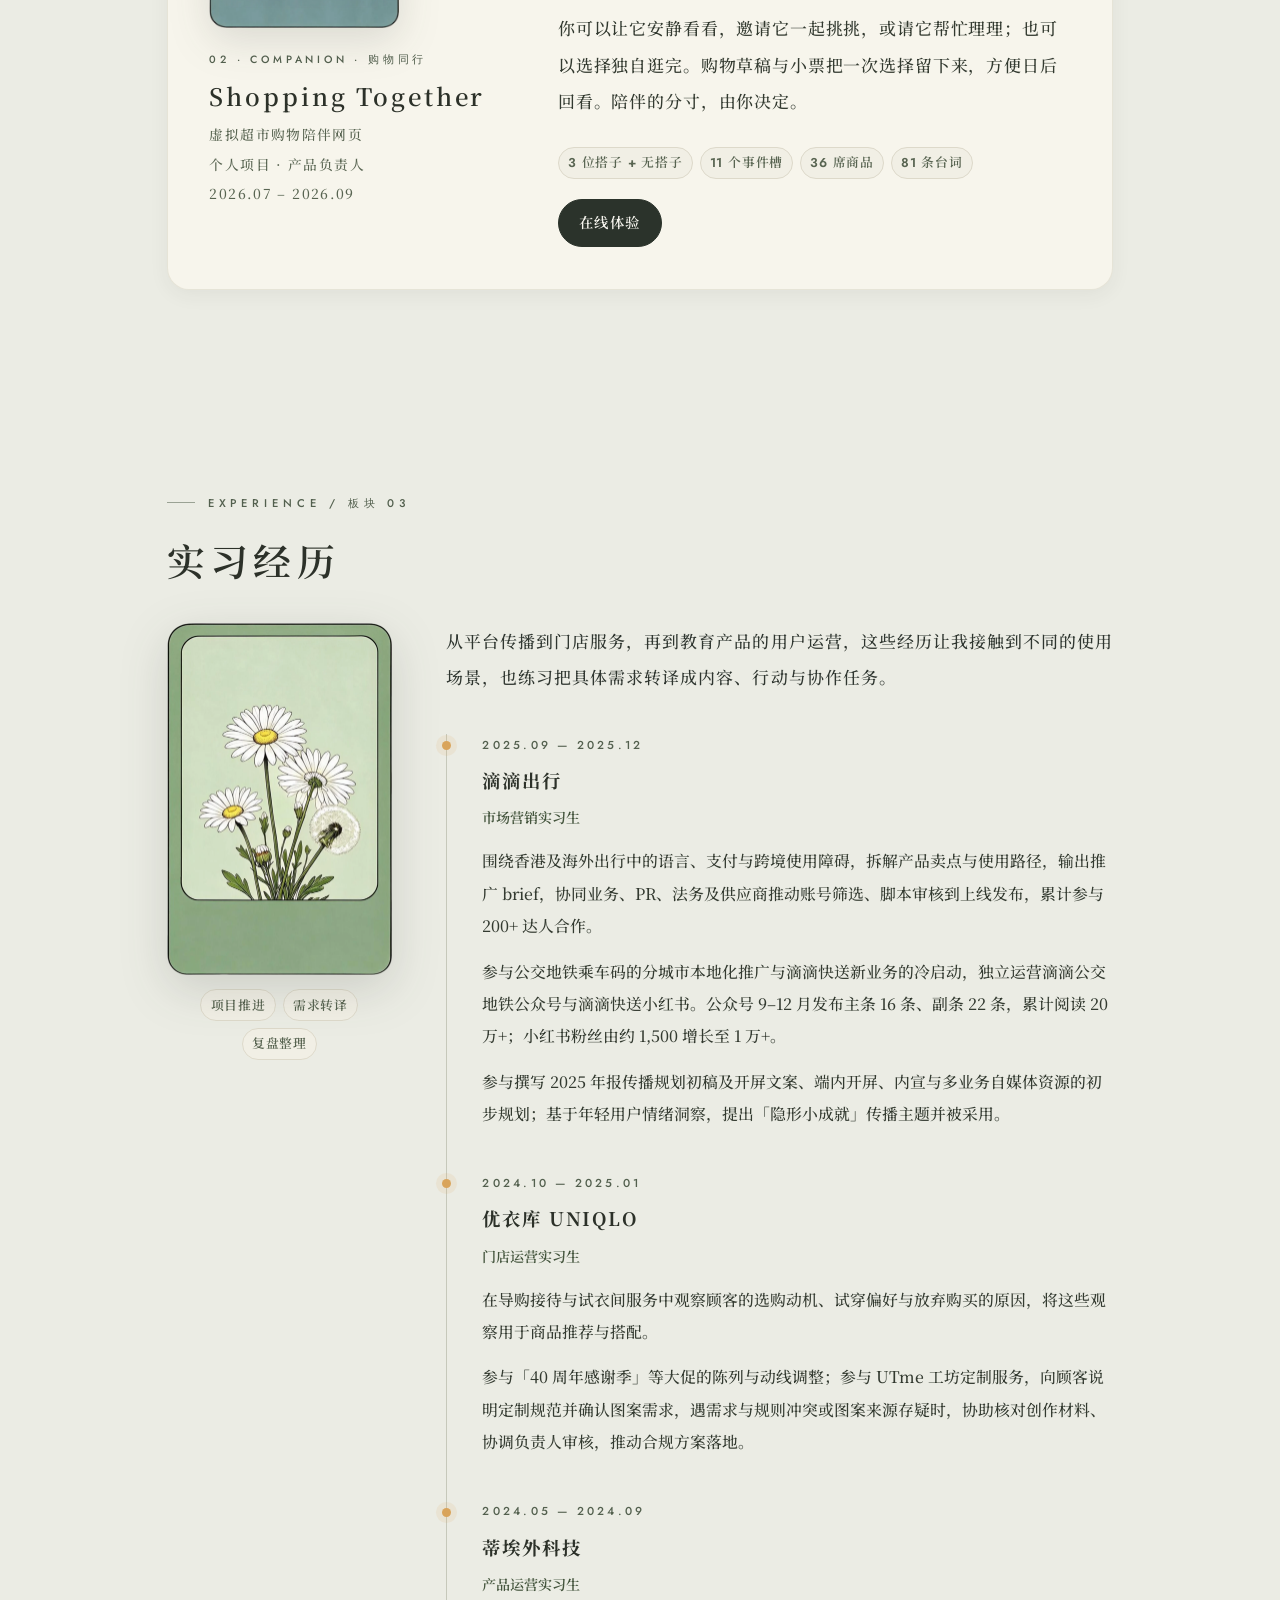
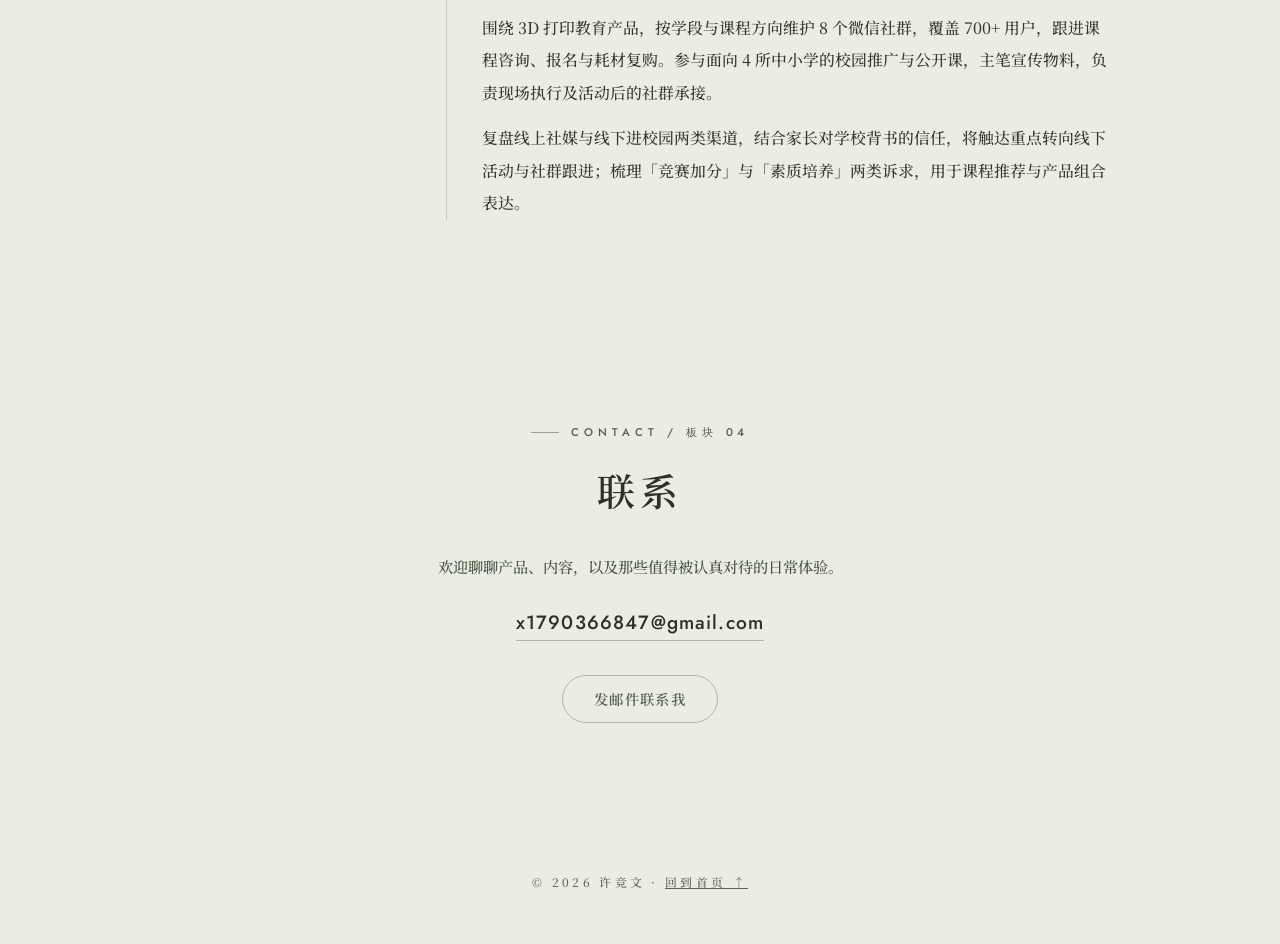
==== commit a973503d: "Fix missing Chinese font glyphs" ====
--- a/index.html
+++ b/index.html
@@ -6,7 +6,7 @@
 <title>许竞文 · 产品作品集</title>
 <meta name="description" content="许竞文的产品作品集：水镜（塔罗自我探索互动网页）与 Shopping Together（虚拟超市购物陪伴网页）。">
 <style>
-@font-face{font-family:"Noto Serif SC";src:url([data-uri]) format("woff2");font-weight:100 900;font-style:normal;font-display:swap;}@font-face{font-family:"Playfair Display";src:url([data-uri]) format("woff2");font-weight:100 900;font-style:normal;font-display:swap;}@font-face{font-family:"Jost";src:url([data-uri]) format("woff2");font-weight:100 900;font-style:normal;font-display:swap;}
+@font-face{font-family:"Noto Serif SC";src:url([data-uri]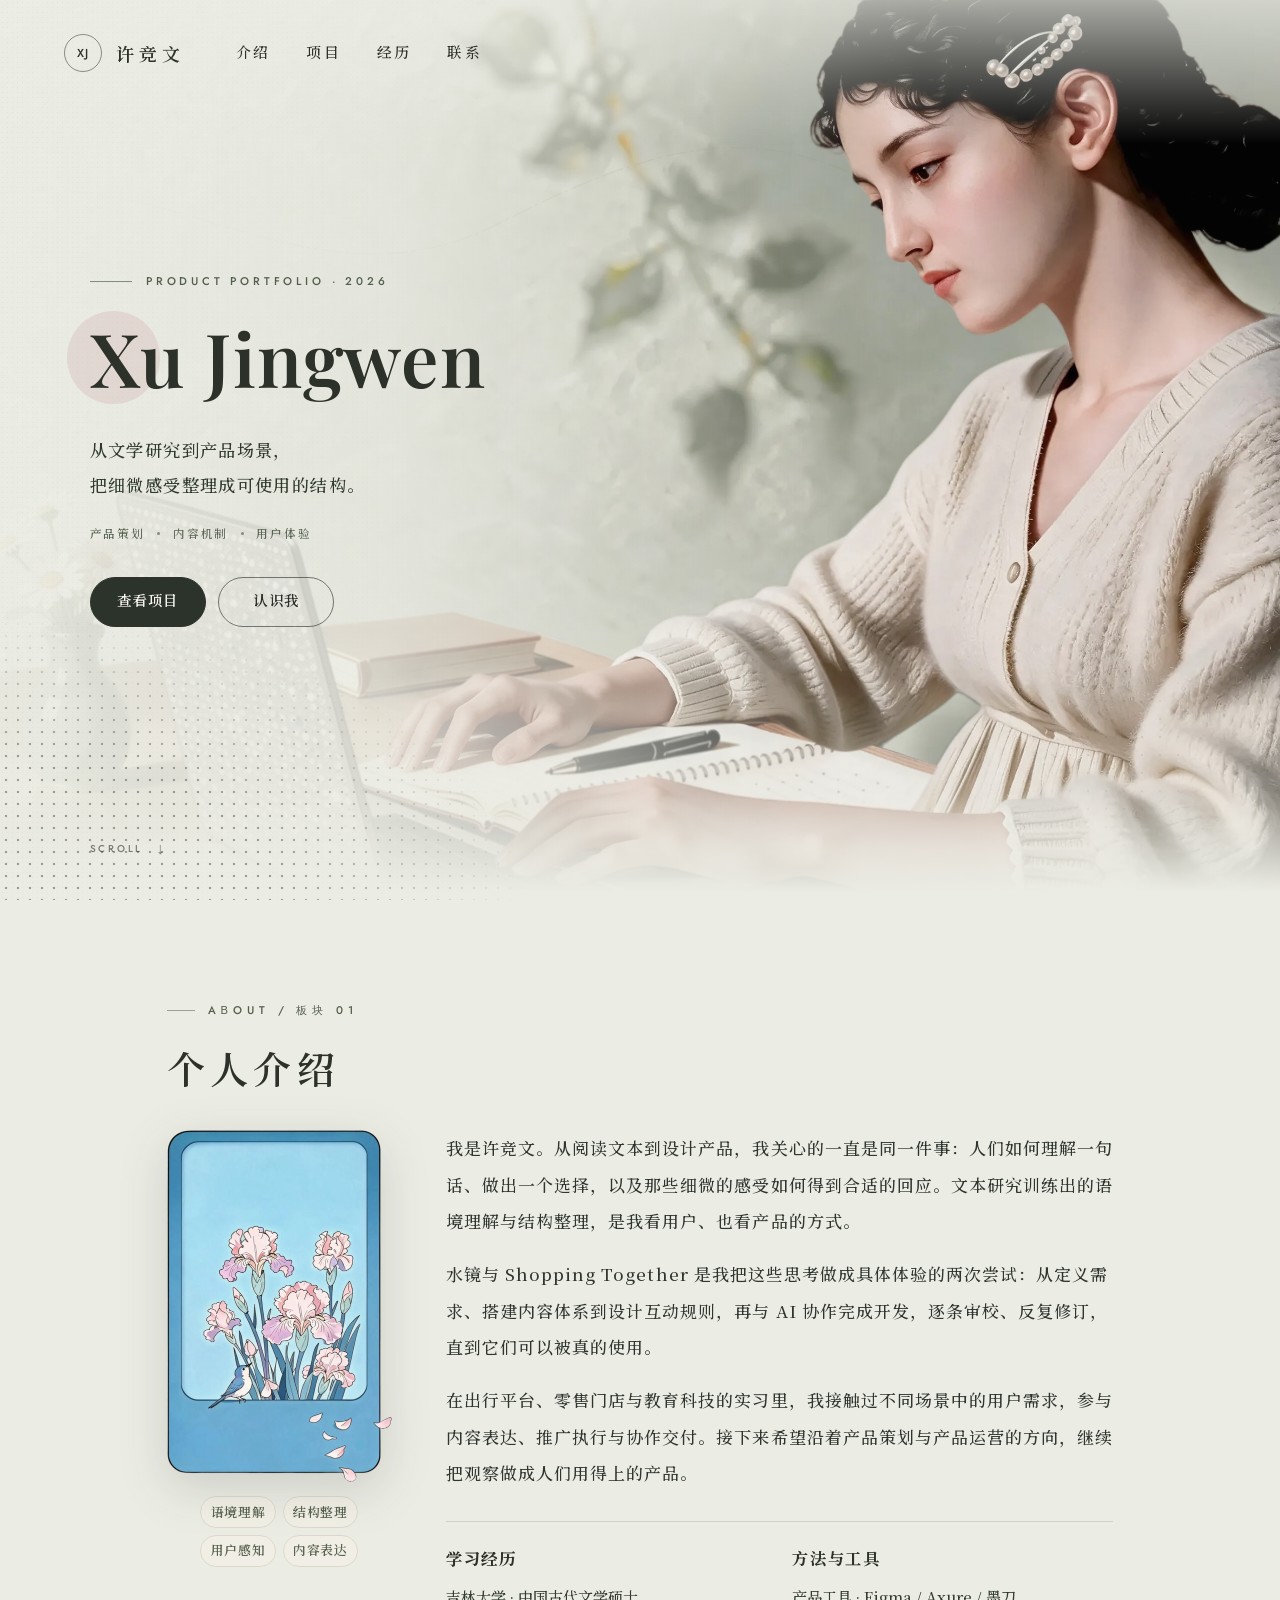
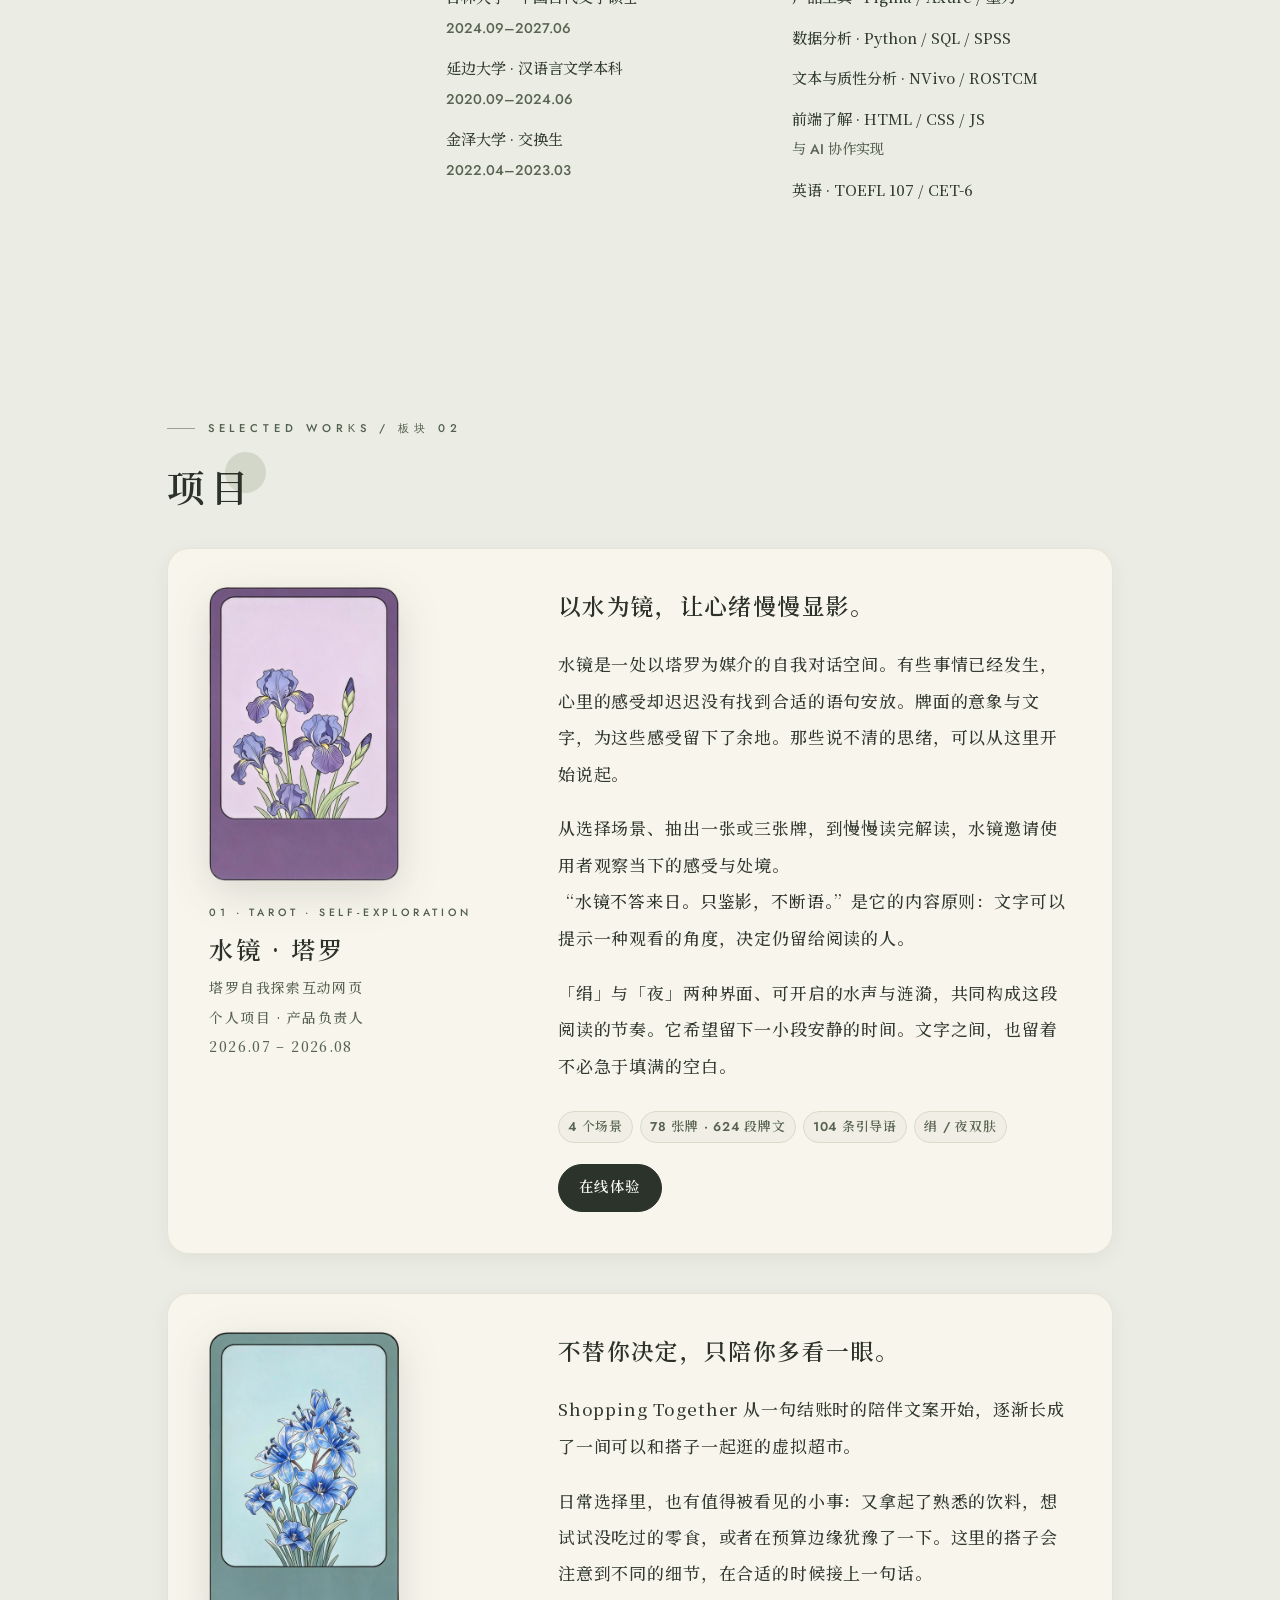
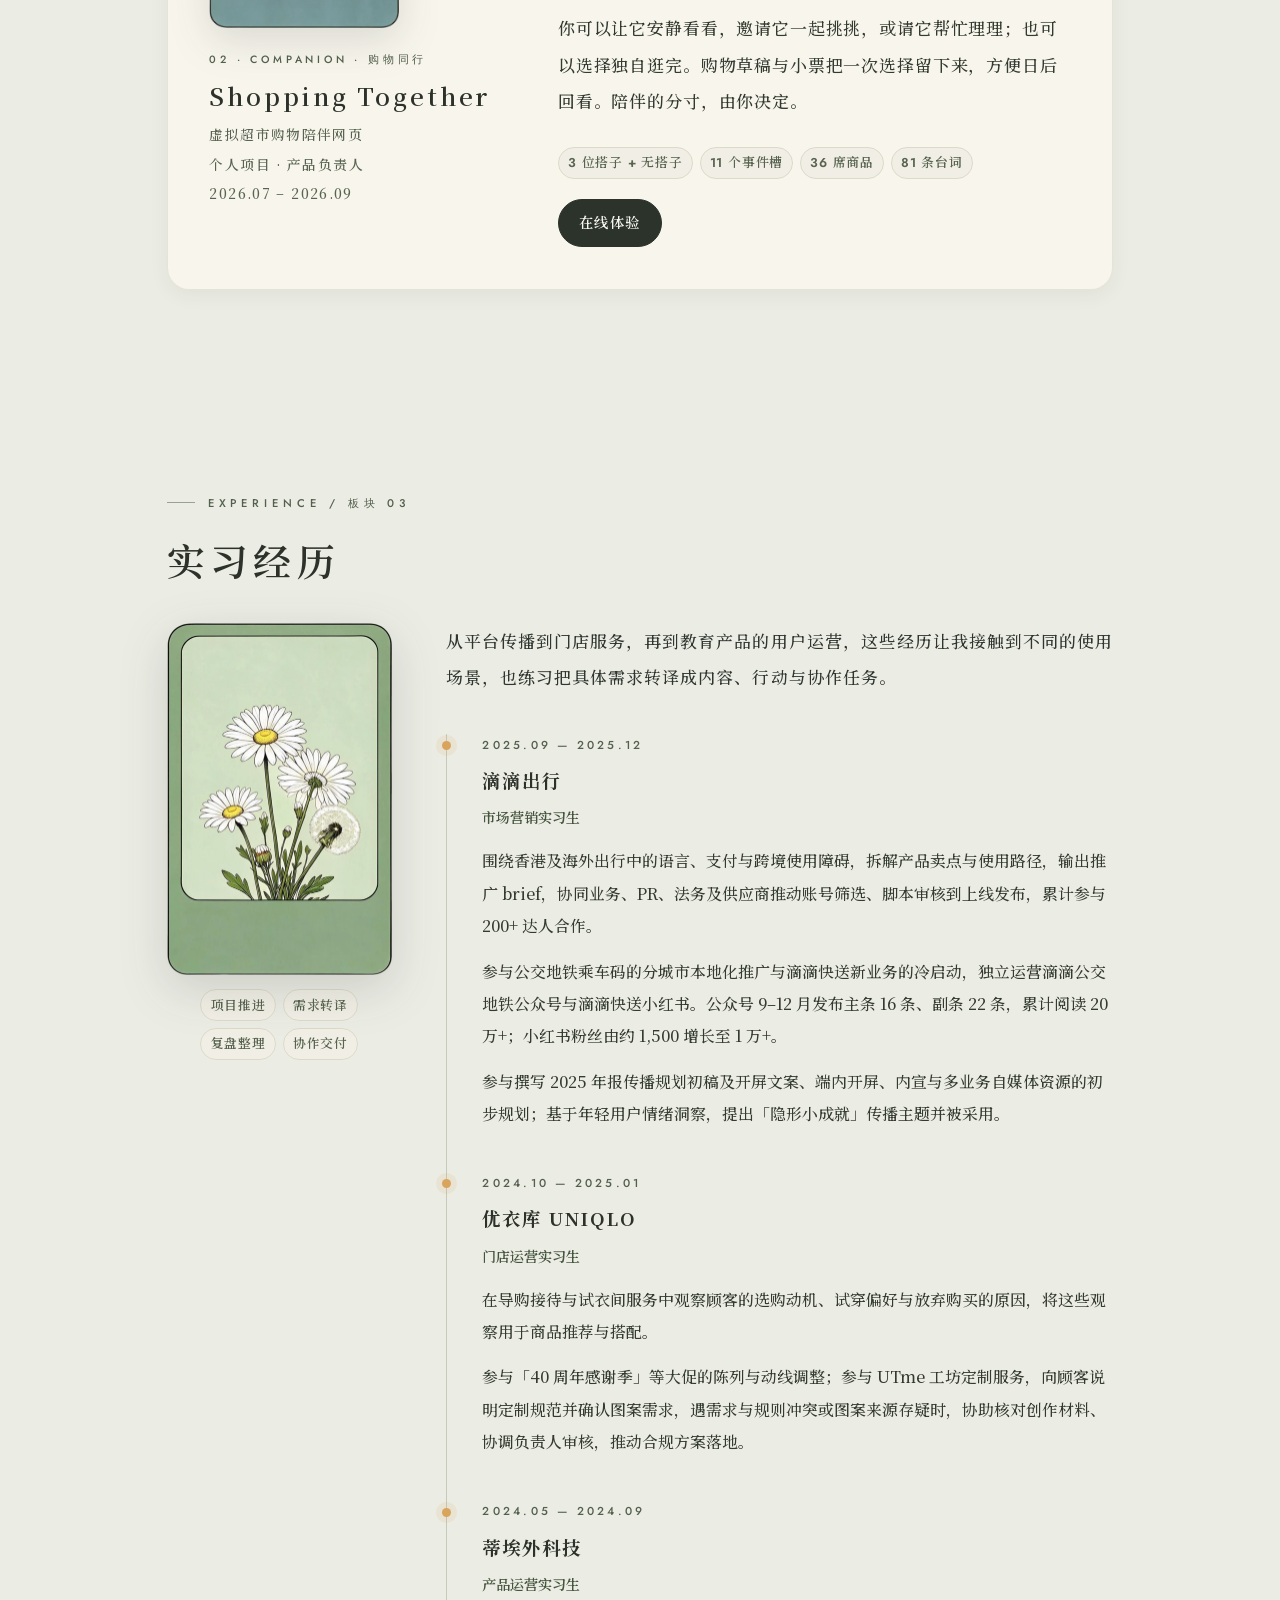
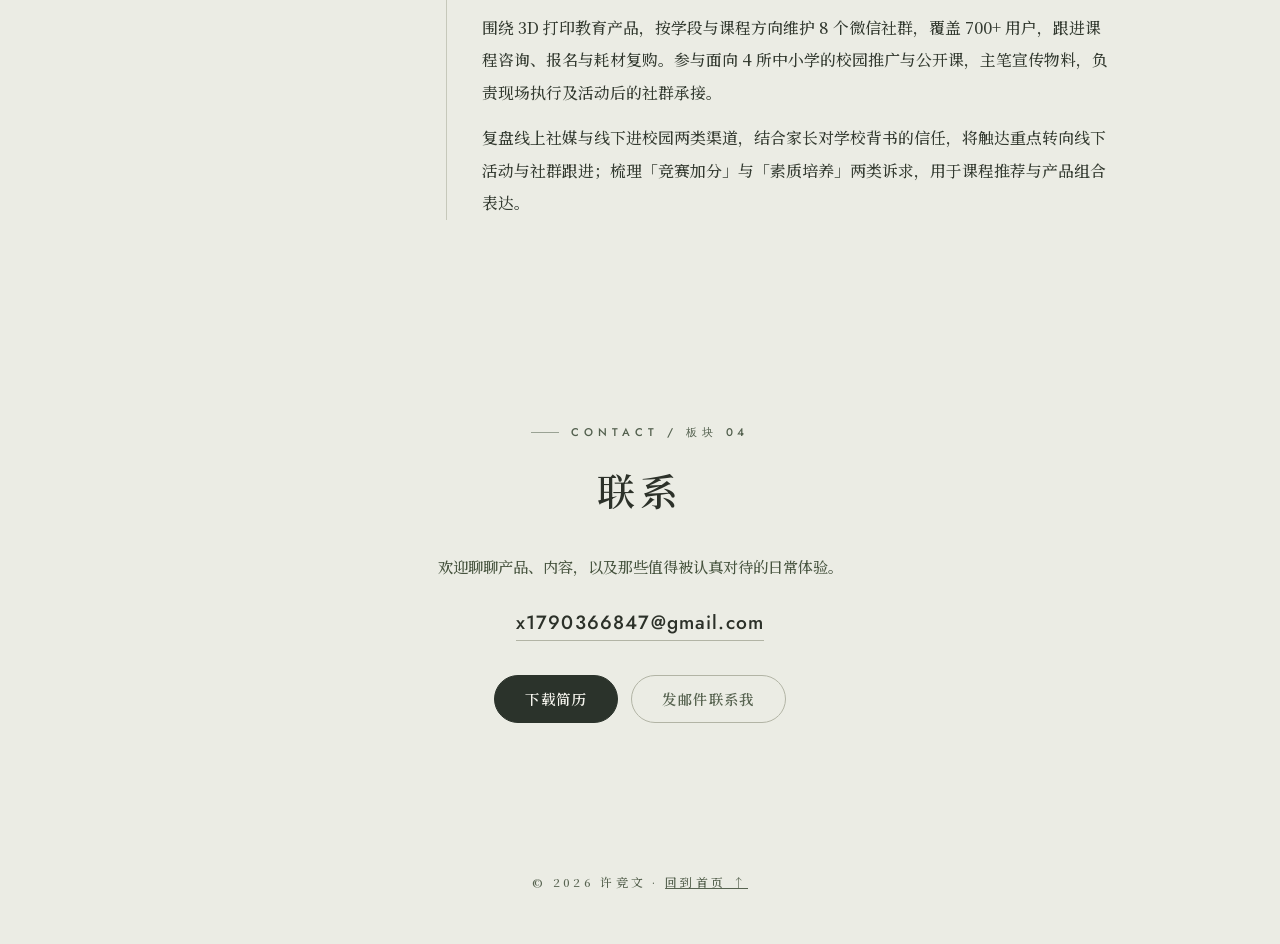
==== commit 3a37333d: "Add resume download to portfolio" ====
--- a/index.html
+++ b/index.html
@@ -6,7 +6,7 @@
 <title>许竞文 · 产品作品集</title>
 <meta name="description" content="许竞文的产品作品集：水镜（塔罗自我探索互动网页）与 Shopping Together（虚拟超市购物陪伴网页）。">
 <style>
-@font-face{font-family:"Noto Serif SC";src:url([data-uri]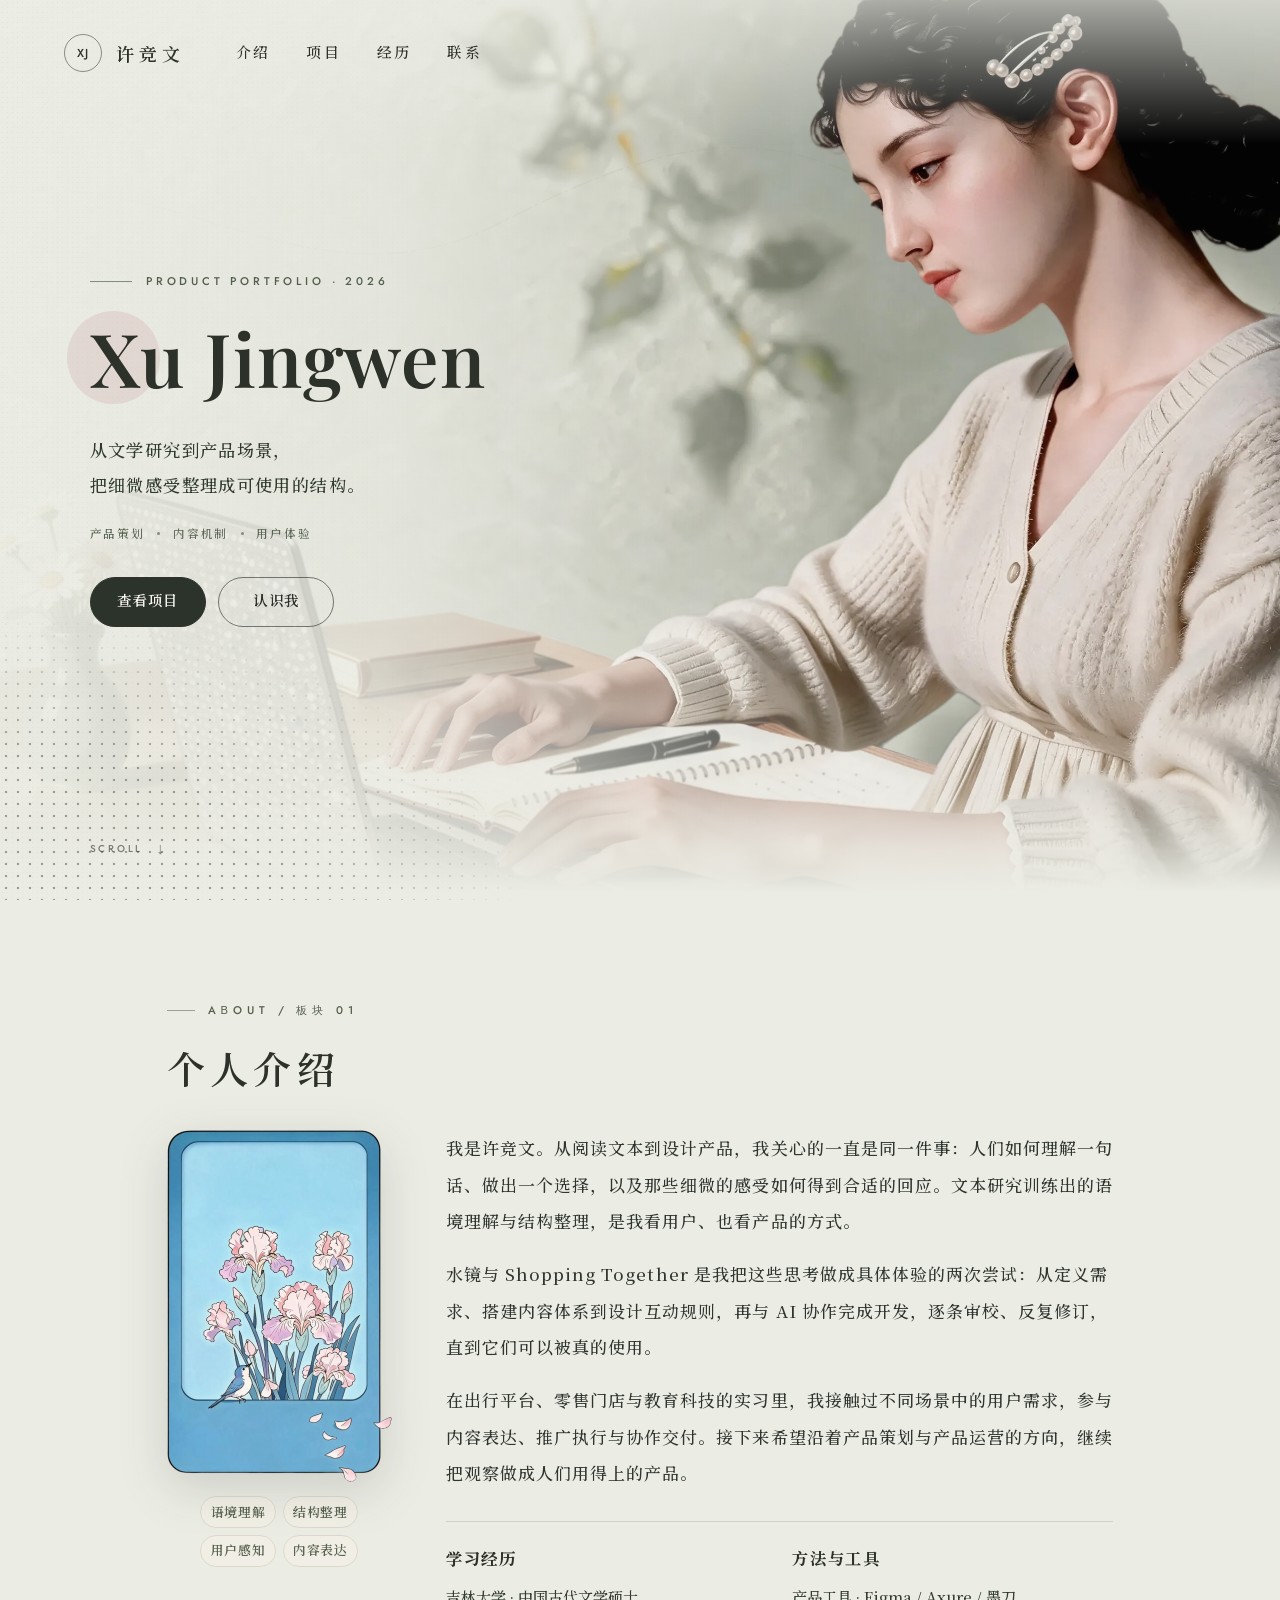
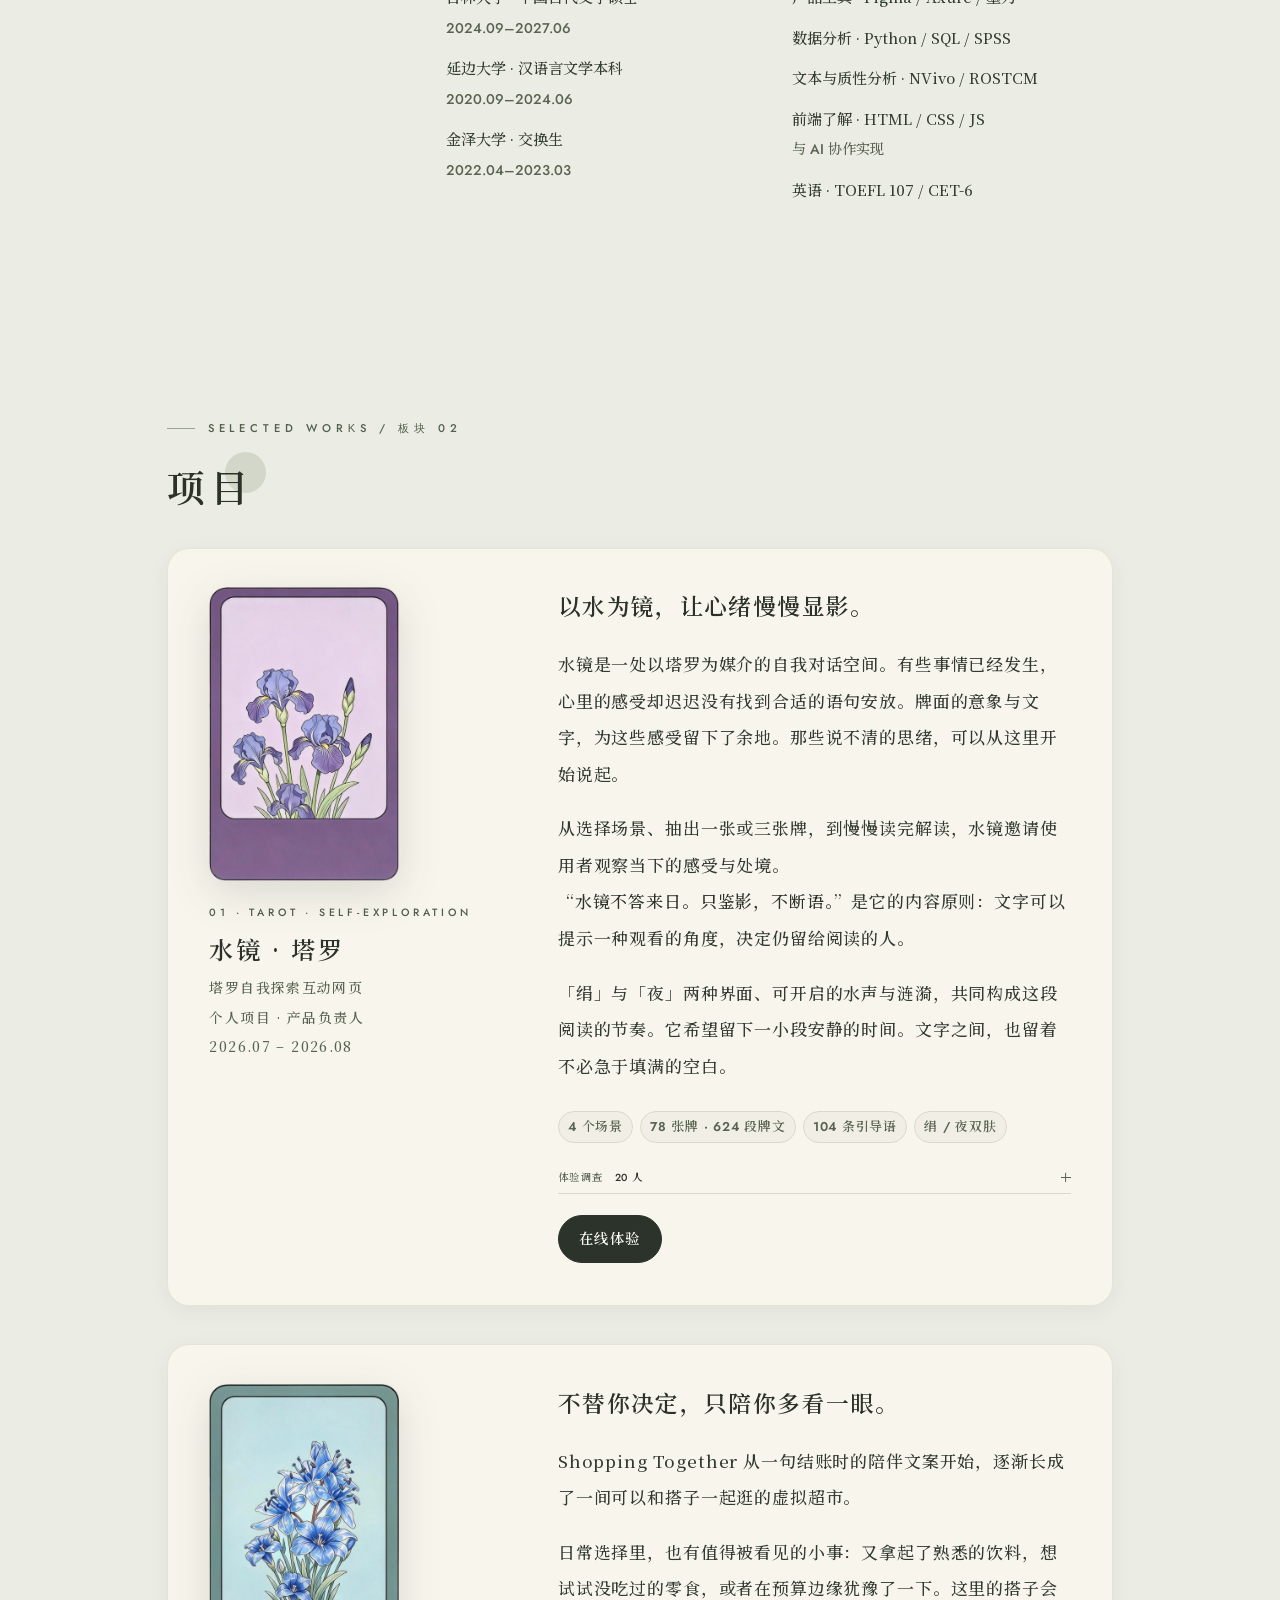
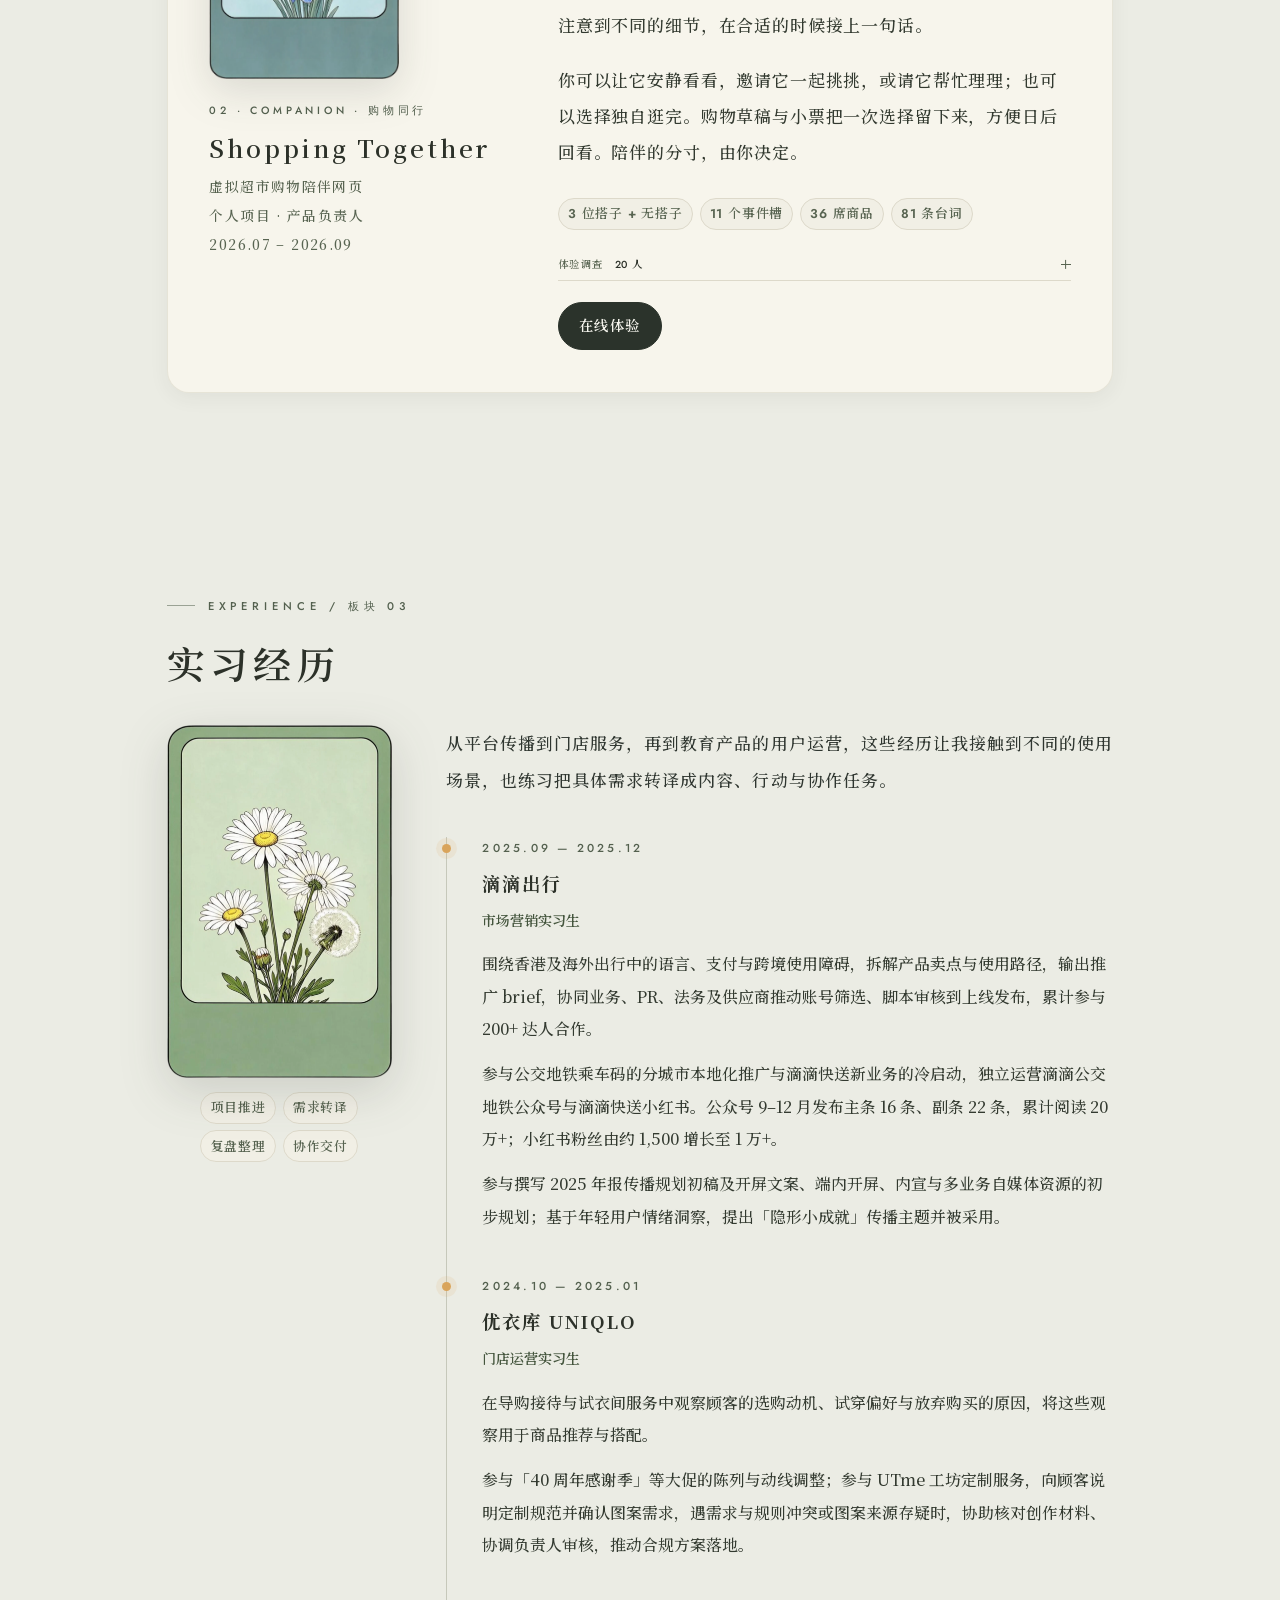
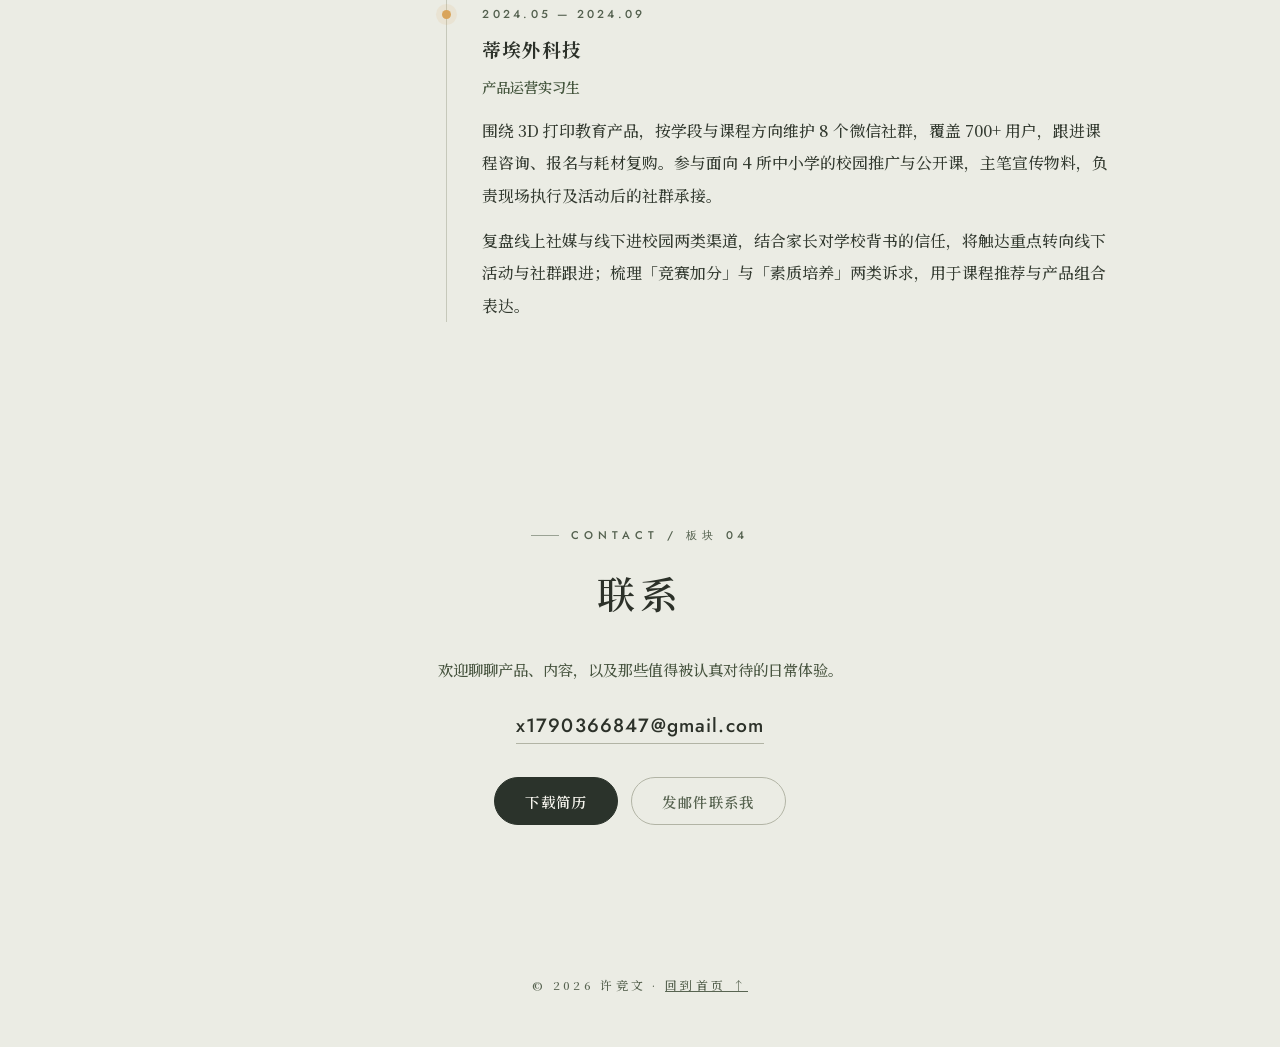
==== commit b9425748: "Add project experience surveys" ====
--- a/index.html
+++ b/index.html
@@ -285,6 +285,27 @@
   .pdetail .overview span{ font-family:"Jost","Noto Serif SC",sans-serif; font-size:.64rem; letter-spacing:.08em;
     color:var(--soft); background:var(--chip-bg); border:1px solid var(--card-line); border-radius:999px; padding:.34em .72em; }
   .pdetail .overview .pending{ border-style:dashed; }
+  /* v13.1 体验调查（横格纸，默认折叠，点标题展开/收起） */
+  .pdetail .survey{ margin-top:1.45rem; }
+  .pdetail .survey-head{ display:flex; align-items:baseline; gap:.7rem; padding:.2rem 0 .5rem; border-bottom:1px solid var(--card-line);
+    font-family:"Jost","Noto Serif SC",sans-serif; font-size:.64rem; letter-spacing:.14em; color:var(--soft);
+    cursor:pointer; list-style:none; user-select:none; }
+  .pdetail .survey-head::-webkit-details-marker{ display:none; }
+  .pdetail .survey-head .n{ color:var(--ink); letter-spacing:.06em; }
+  .pdetail .survey-head .tog{ margin-left:auto; position:relative; width:.9em; height:.9em; align-self:center; }
+  .pdetail .survey-head .tog::before,.pdetail .survey-head .tog::after{ content:""; position:absolute; left:0; top:50%; width:100%; height:1px; background:var(--soft); transition:transform .25s ease; }
+  .pdetail .survey-head .tog::after{ transform:rotate(90deg); }
+  .pdetail .survey[open] .survey-head .tog::after{ transform:rotate(0deg); }
+  .pdetail .survey-head:hover .n{ color:var(--sage); }
+  .pdetail .survey-head:focus-visible{ outline:1px dashed var(--sage); outline-offset:4px; }
+  .pdetail .survey-list{ margin:0; }
+  .pdetail .survey-list .row{ display:grid; grid-template-columns:5.8em 1fr; column-gap:.9rem; padding:.5rem 0; border-bottom:1px solid var(--line); }
+  .pdetail .survey-list dt{ font-size:.74rem; letter-spacing:.08em; line-height:1.95; color:var(--soft); }
+  .pdetail .survey-list dd{ font-size:.8rem; letter-spacing:.03em; line-height:1.95; color:#4a5047; }
+  @media(max-width:640px){
+    .pdetail .survey-list .row{ grid-template-columns:1fr; row-gap:.05rem; }
+    .pdetail .survey-list dt{ font-size:.66rem; }
+  }
   .pdetail .actions{ margin-top:1.7rem; display:flex; gap:.7rem; flex-wrap:wrap; }
   .pdetail .actions a{
     display:inline-block; padding:.72rem 1.25rem; border:1px solid rgba(44,49,41,.62); border-radius:999px;
@@ -554,7 +575,7 @@
 <p>水镜是一处以塔罗为媒介的自我对话空间。有些事情已经发生，心里的感受却迟迟没有找到合适的语句安放。牌面的意象与文字，为这些感受留下了余地。那些说不清的思绪，可以从这里开始说起。</p>
 <p>从选择场景、抽出一张或三张牌，到慢慢读完解读，水镜邀请使用者观察当下的感受与处境。<span class="principle">“水镜不答来日。只鉴影，不断语。”</span>是它的内容原则：文字可以提示一种观看的角度，决定仍留给阅读的人。</p>
 <p>「绢」与「夜」两种界面、可开启的水声与涟漪，共同构成这段阅读的节奏。它希望留下一小段安静的时间。文字之间，也留着不必急于填满的空白。</p>
-<div class="overview"><span>4 个场景</span><span>78 张牌 · 624 段牌文</span><span>104 条引导语</span><span>绢 / 夜双肤</span></div><div class="actions"><a class="primary" href="./shuijing/index.html" target="_blank" rel="noopener" data-deploy="shuijing">在线体验</a></div>
+<div class="overview"><span>4 个场景</span><span>78 张牌 · 624 段牌文</span><span>104 条引导语</span><span>绢 / 夜双肤</span></div><details class="survey"><summary class="survey-head"><span>体验调查</span><span class="n">20 人</span><span class="tog" aria-hidden="true"></span></summary><dl class="survey-list"><div class="row"><dt>使用场合</dt><dd>闲暇消遣、关系或方向困惑时、想更了解自己</dd></div><div class="row"><dt>预测感</dt><dd>19 人未感到预测或指令感，1 人认为塔罗形式本身带引导</dd></div><div class="row"><dt>感受与帮助</dt><dd>多数认为提供了一种观察视角，4 人觉得内容偏普适</dd></div><div class="row"><dt>寻物场景</dt><dd>12 人认可方向，8 人存疑</dd></div><div class="row"><dt>再次使用</dt><dd>闲暇或心情平稳时</dd></div><div class="row"><dt>建议</dt><dd>前端更精致、app 或小程序、更多场景、手势抽牌</dd></div></dl></details><div class="actions"><a class="primary" href="./shuijing/index.html" target="_blank" rel="noopener" data-deploy="shuijing">在线体验</a></div>
 </div>
       </article>
 
@@ -571,7 +592,7 @@
 <p>Shopping Together 从一句结账时的陪伴文案开始，逐渐长成了一间可以和搭子一起逛的虚拟超市。</p>
 <p>日常选择里，也有值得被看见的小事：又拿起了熟悉的饮料，想试试没吃过的零食，或者在预算边缘犹豫了一下。这里的搭子会注意到不同的细节，在合适的时候接上一句话。</p>
 <p>你可以让它安静看看，邀请它一起挑挑，或请它帮忙理理；也可以选择独自逛完。购物草稿与小票把一次选择留下来，方便日后回看。陪伴的分寸，由你决定。</p>
-<div class="overview"><span>3 位搭子 + 无搭子</span><span>11 个事件槽</span><span>36 席商品</span><span>81 条台词</span></div><div class="actions"><a class="primary" href="./shoppingtogether/index.html" target="_blank" rel="noopener" data-deploy="shoppingtogether">在线体验</a></div>
+<div class="overview"><span>3 位搭子 + 无搭子</span><span>11 个事件槽</span><span>36 席商品</span><span>81 条台词</span></div><details class="survey"><summary class="survey-head"><span>体验调查</span><span class="n">20 人</span><span class="tog" aria-hidden="true"></span></summary><dl class="survey-list"><div class="row"><dt>陪伴式购物</dt><dd>16 人认可，4 人认为购物应速战速决、并担心日后成为付费项</dd></div><div class="row"><dt>三位搭子</dt><dd>第三位最受喜欢，希望可选性更多</dd></div><div class="row"><dt>三档授权</dt><dd>多次体验后感觉重复度略高，希望文案储备更多</dd></div><div class="row"><dt>流畅度</dt><dd>网页端与手机端均顺畅，界面风格被认为有特色</dd></div><div class="row"><dt>再次使用</dt><dd>希望购物后能以卡片分享</dd></div><div class="row"><dt>建议</dt><dd>轻音效、搭子在节点发声</dd></div></dl></details><div class="actions"><a class="primary" href="./shoppingtogether/index.html" target="_blank" rel="noopener" data-deploy="shoppingtogether">在线体验</a></div>
 </div>
       </article>
     </div>
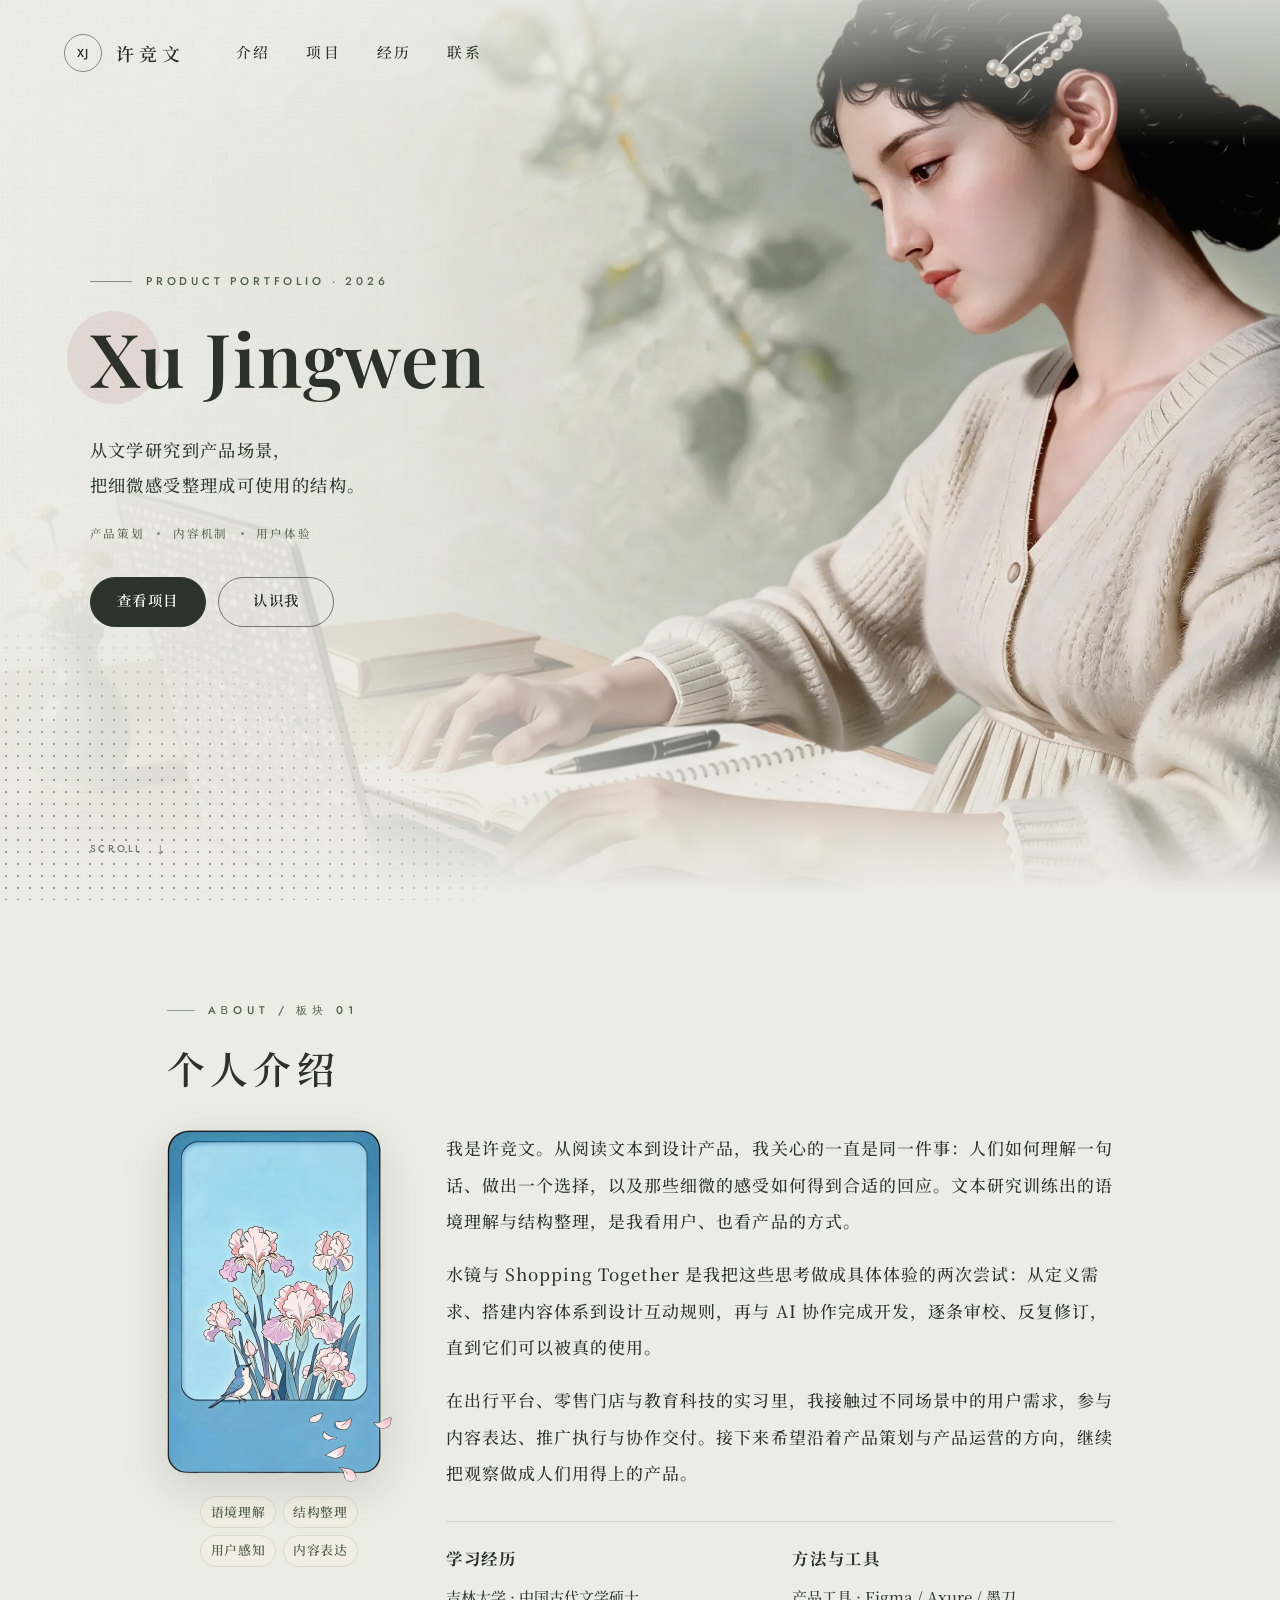
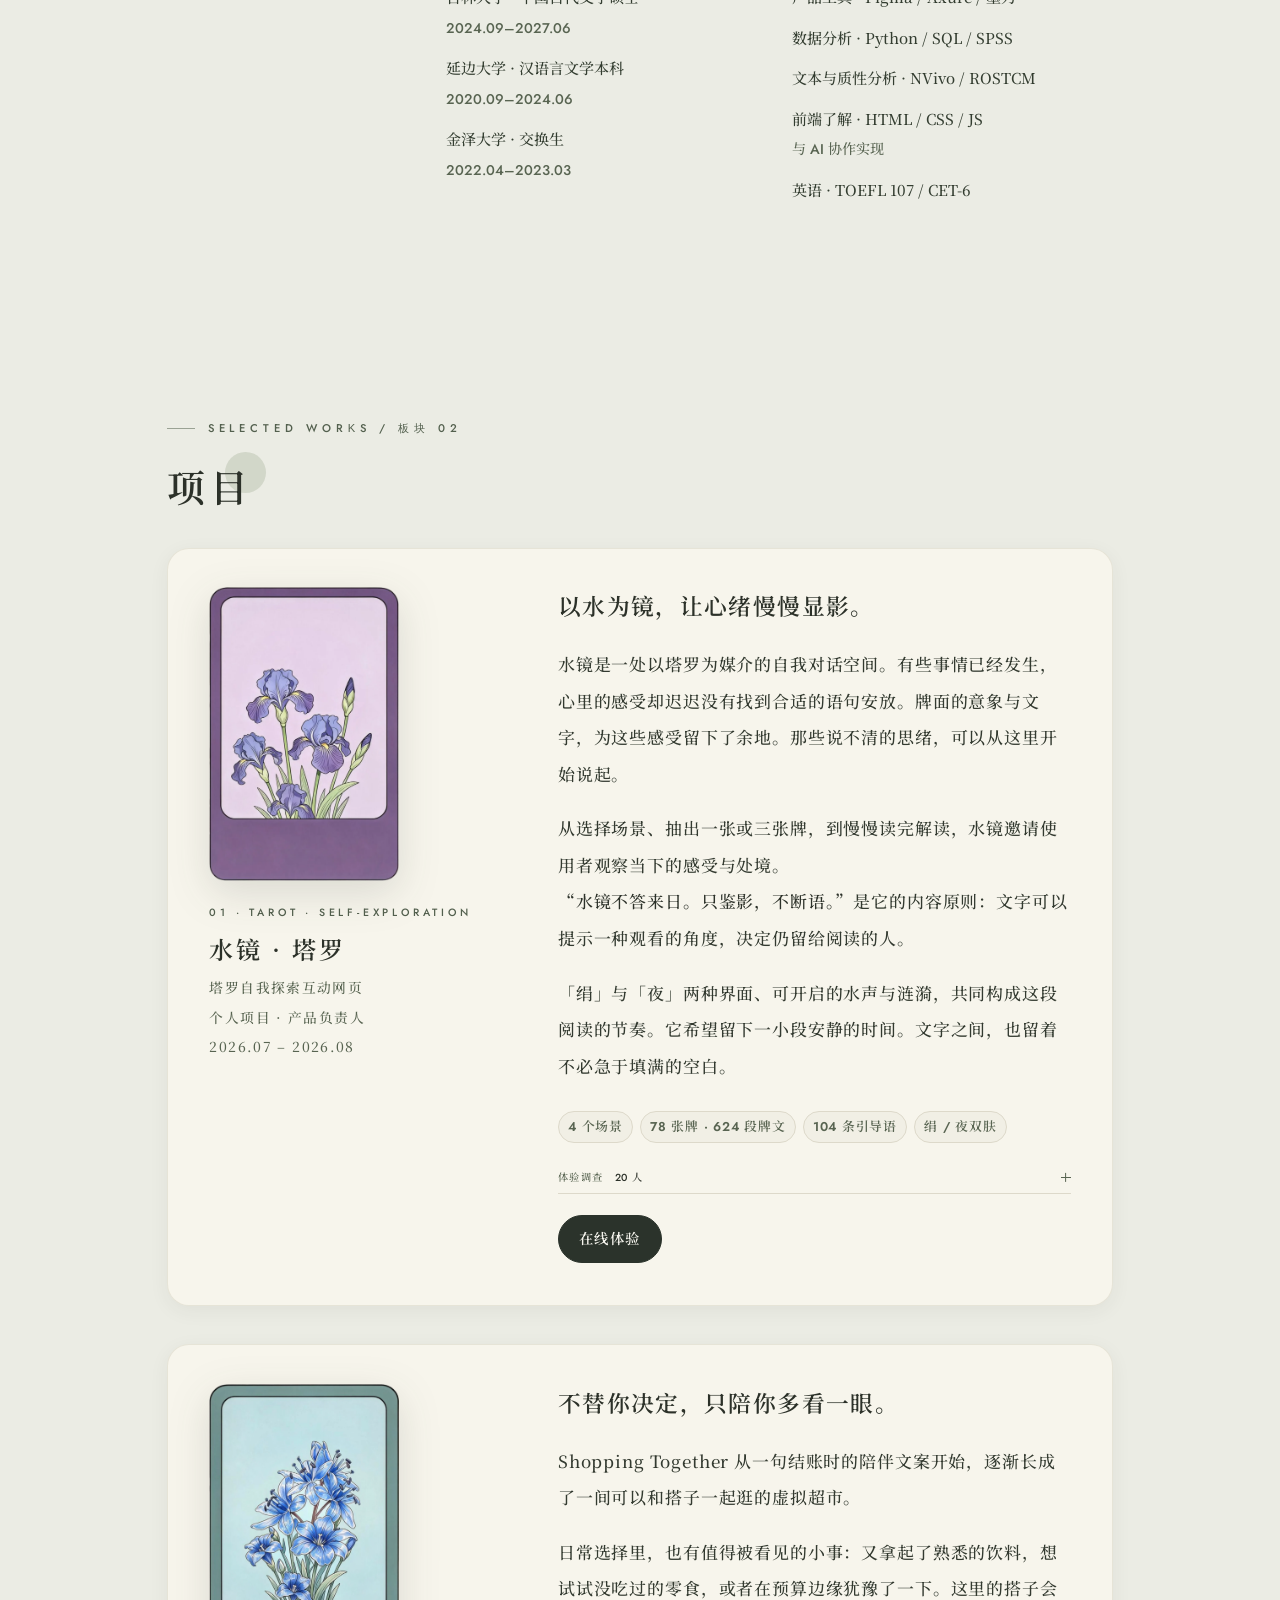
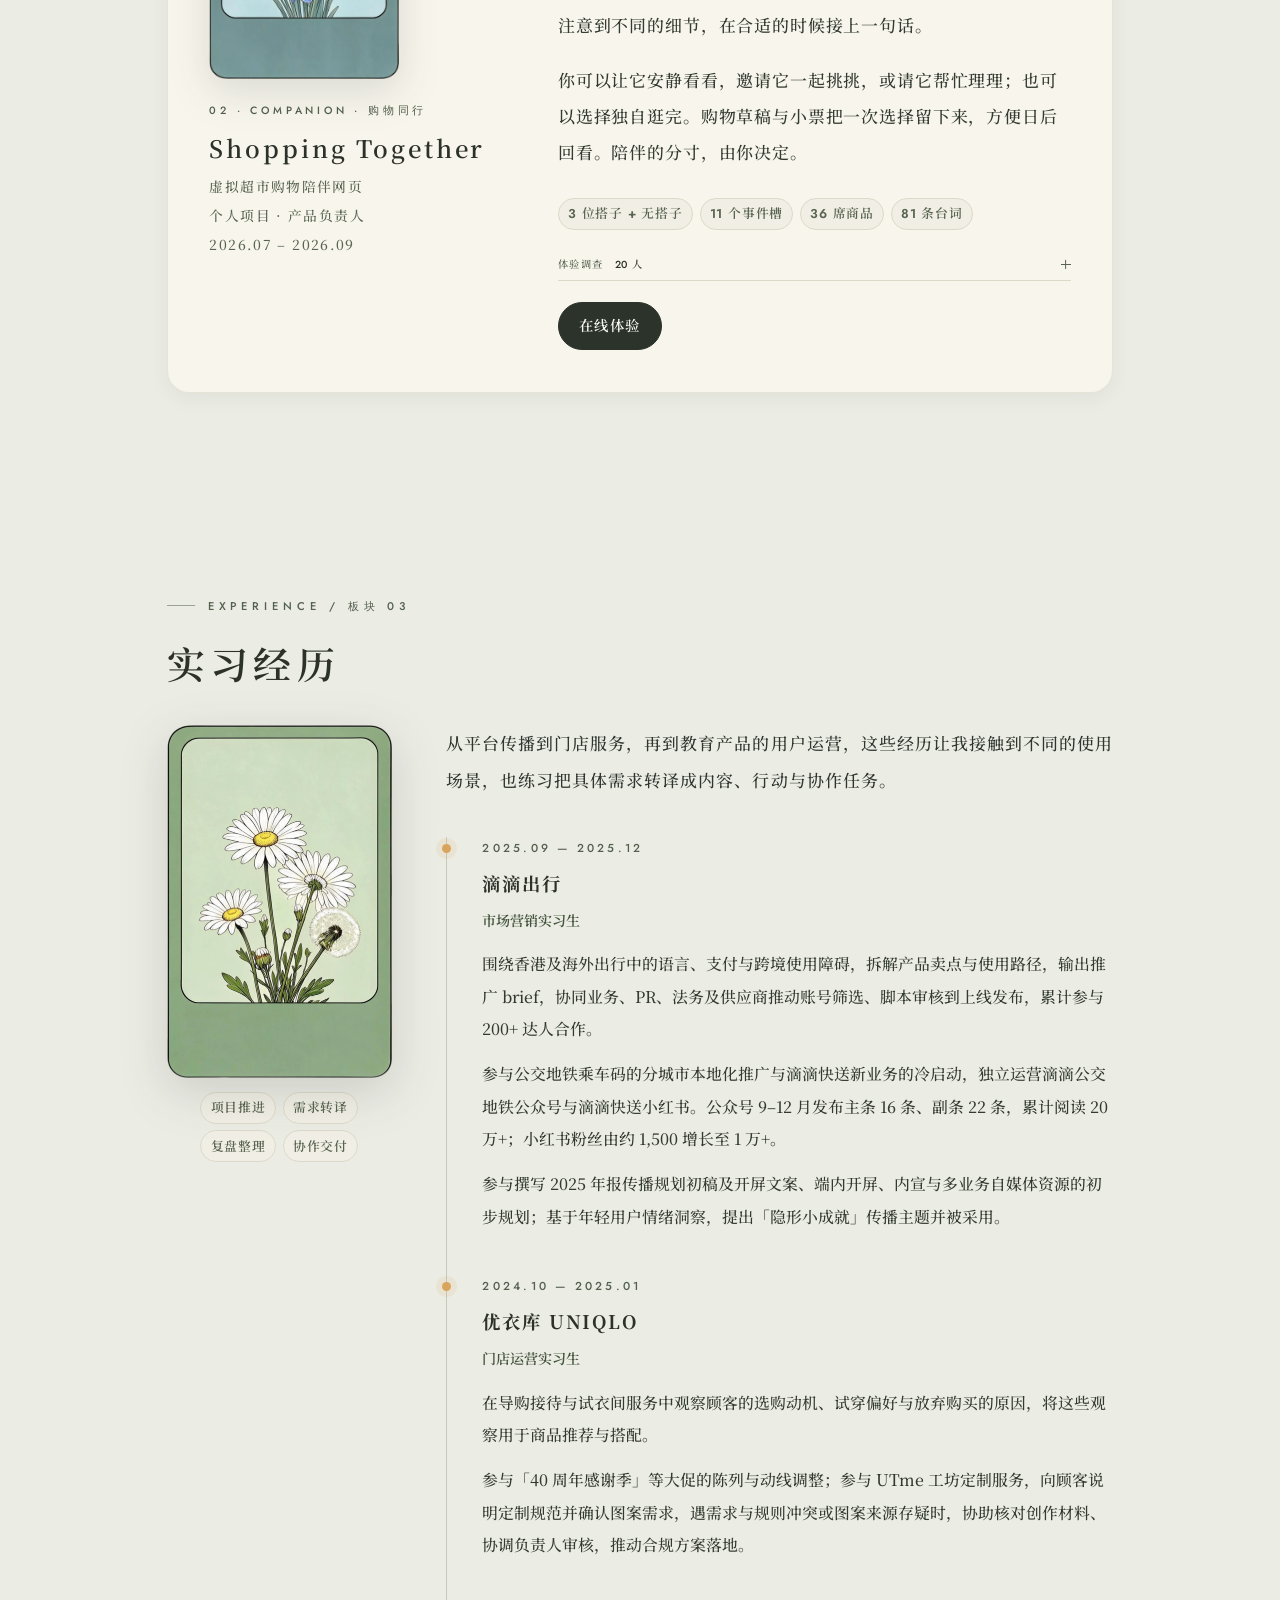
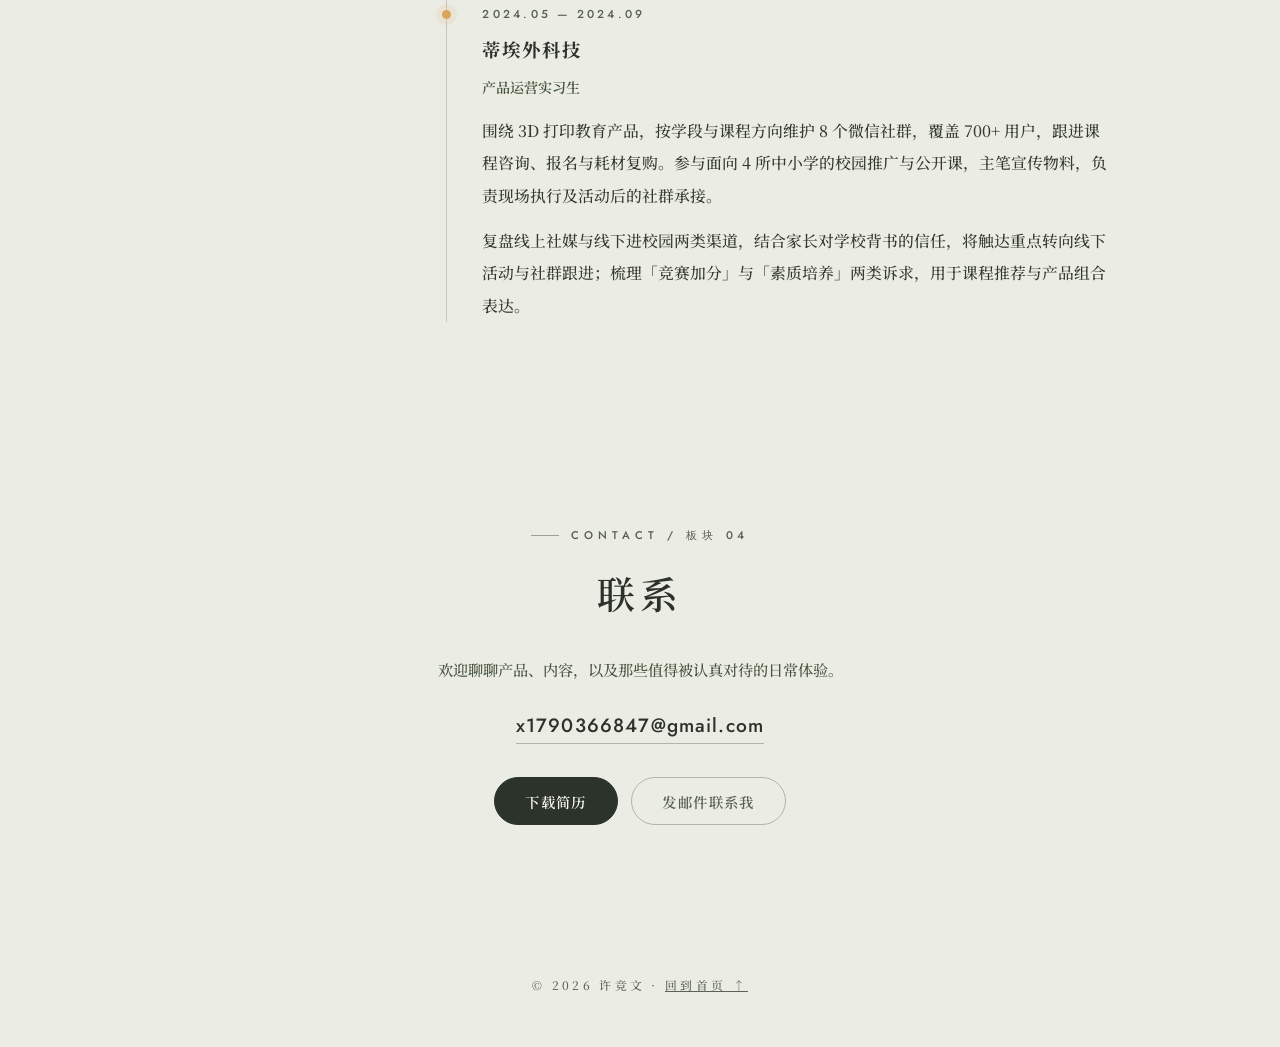
==== commit 3801326c: "Refresh portfolio Chinese font subset" ====
--- a/index.html
+++ b/index.html
@@ -6,7 +6,7 @@
 <title>许竞文 · 产品作品集</title>
 <meta name="description" content="许竞文的产品作品集：水镜（塔罗自我探索互动网页）与 Shopping Together（虚拟超市购物陪伴网页）。">
 <style>
-@font-face{font-family:"Noto Serif SC";src:url([data-uri]